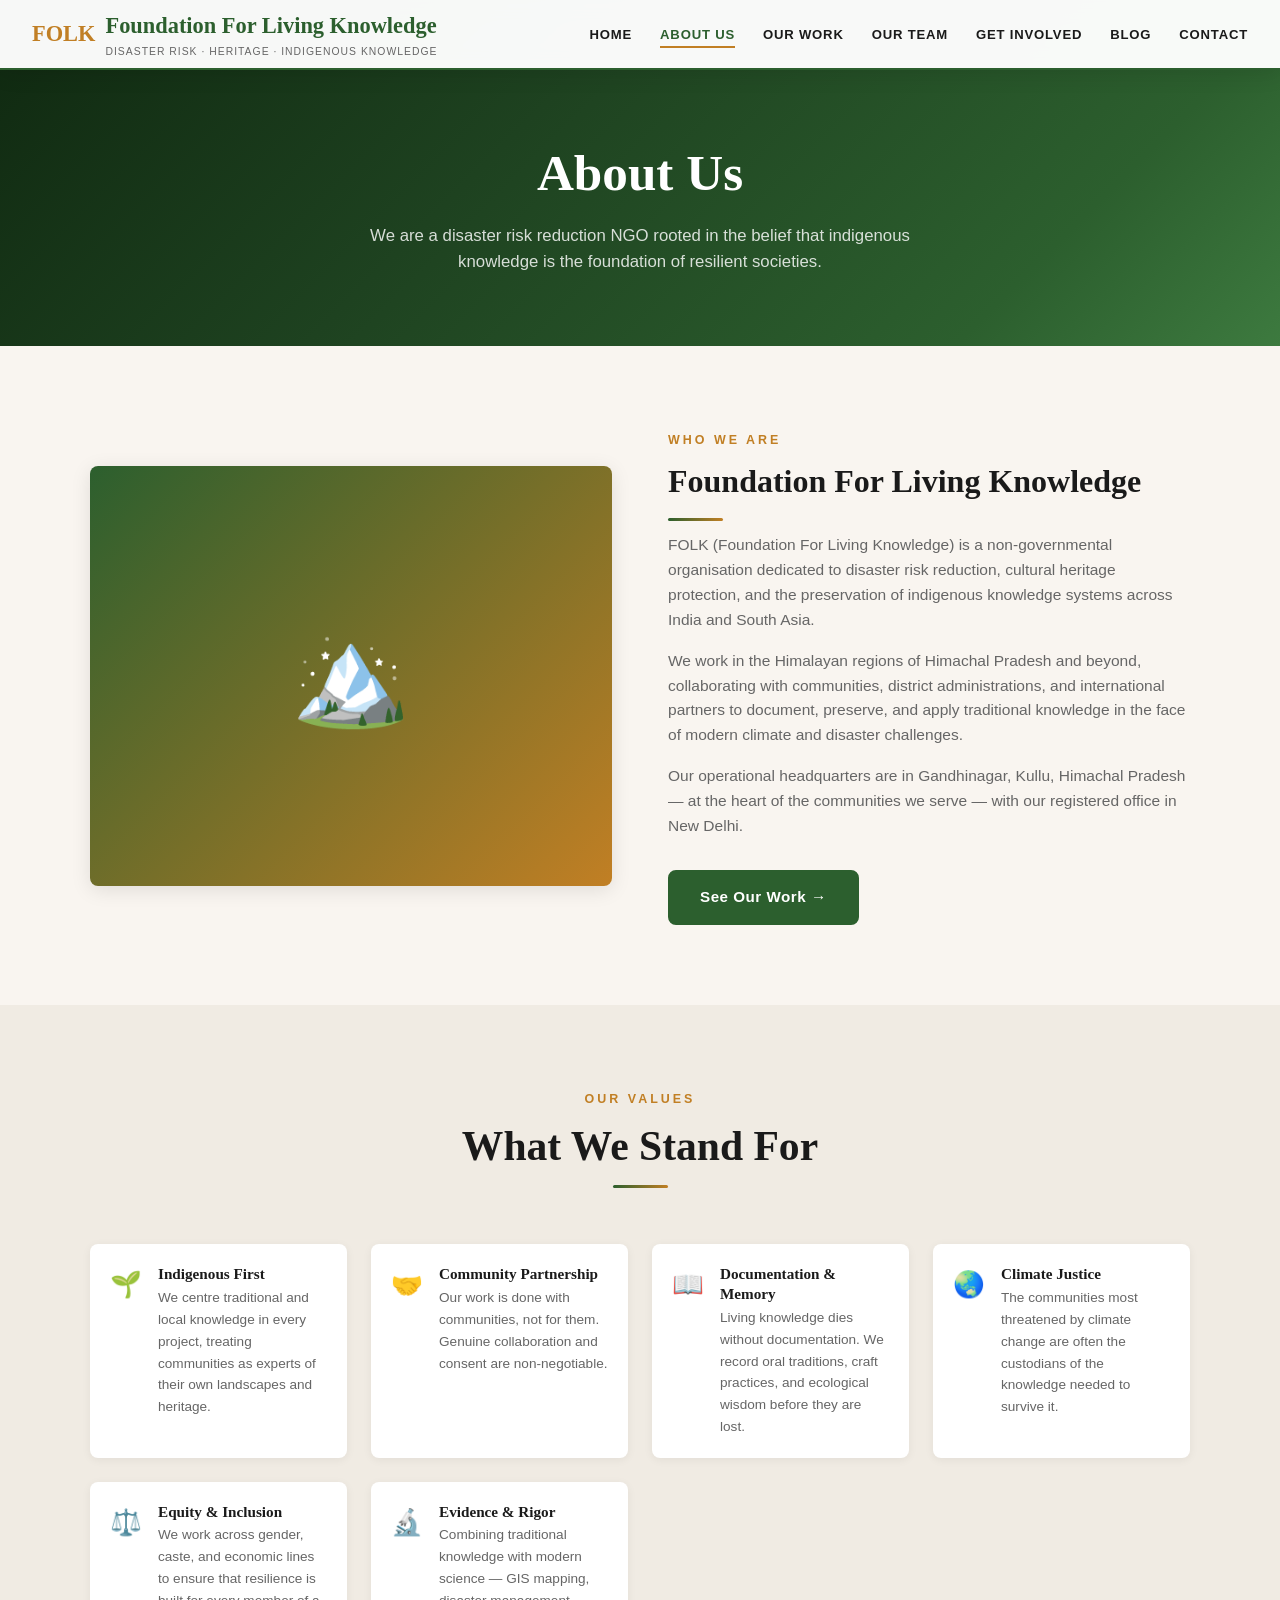
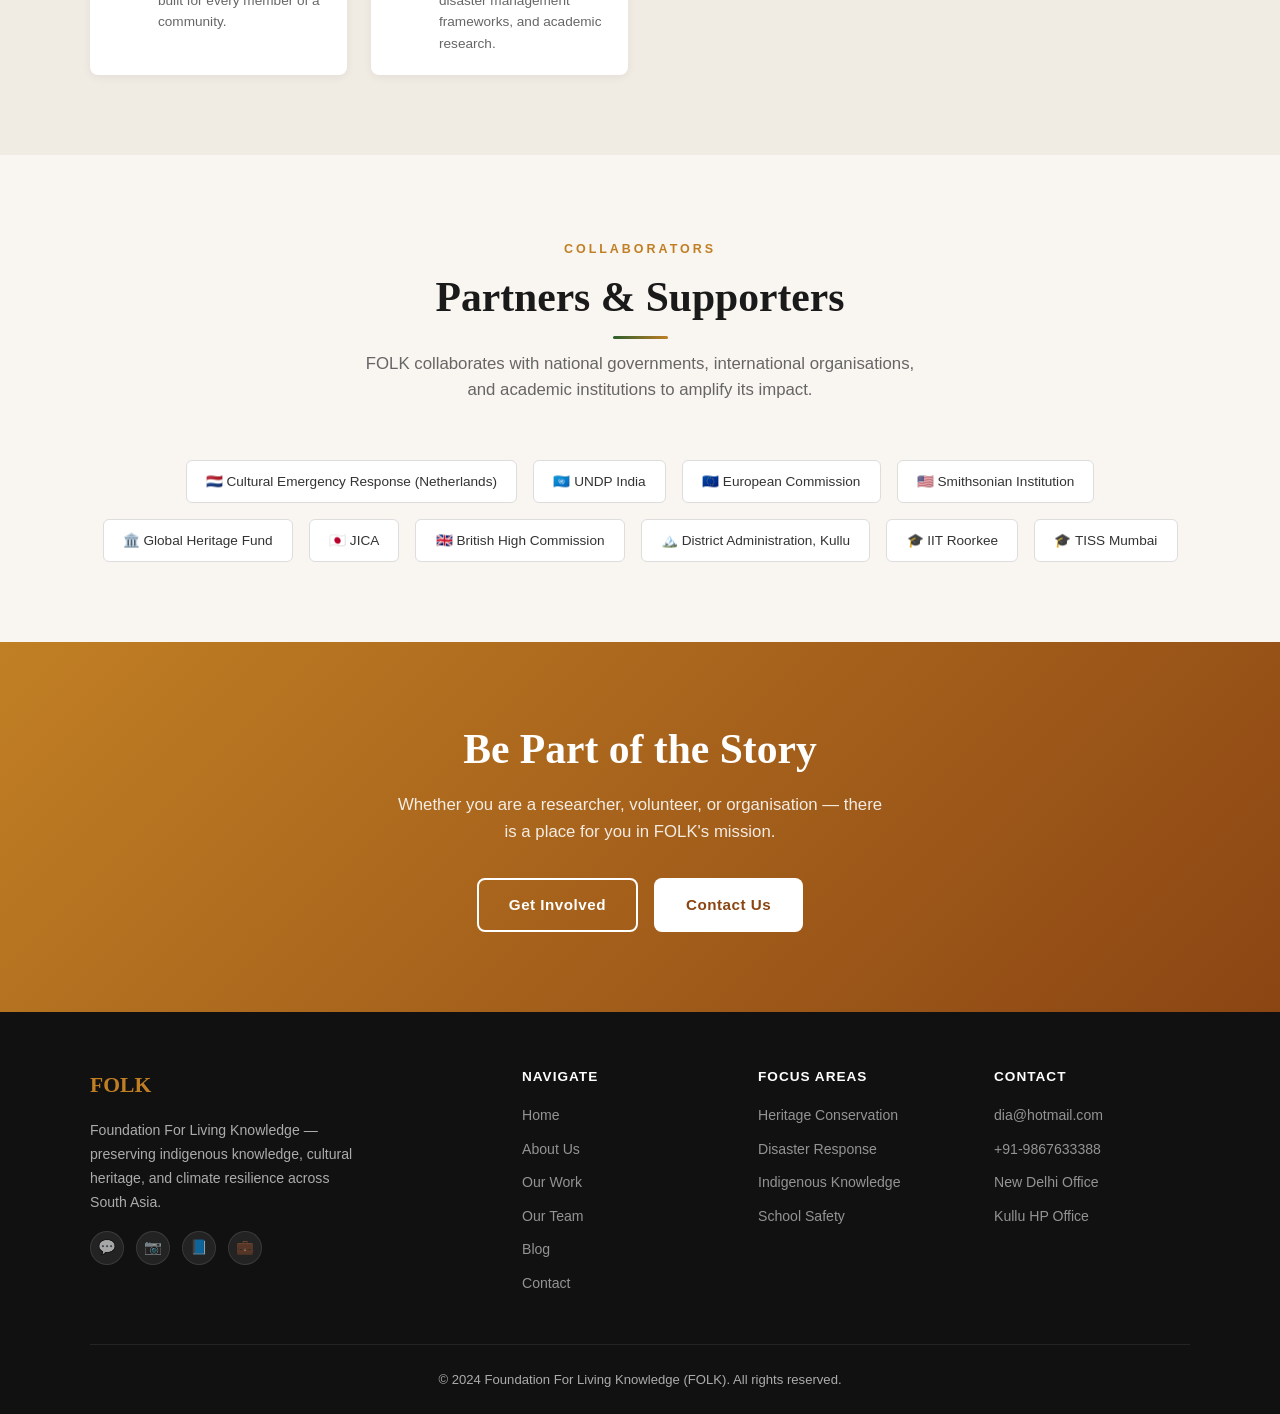
==== about.html @ 26326aa1 "Initial commit: FOLK website — hardcoded HTML/CSS/JS from folkglobal.org" ====
<!DOCTYPE html>
<html lang="en">
<head>
  <meta charset="UTF-8" />
  <meta name="viewport" content="width=device-width, initial-scale=1.0" />
  <title>About Us — FOLK</title>
  <meta name="description" content="Learn about FOLK's mission to preserve indigenous knowledge, cultural heritage, and disaster risk reduction across South Asia." />
  <link rel="stylesheet" href="css/style.css" />
  <link rel="icon" href="data:image/svg+xml,<svg xmlns='http://www.w3.org/2000/svg' viewBox='0 0 100 100'><text y='.9em' font-size='90'>🌿</text></svg>" />
</head>
<body>

  <nav class="navbar">
    <a href="index.html" class="logo">
      <span class="folk">FOLK</span>
      <span>Foundation For Living Knowledge<span class="logo-sub">Disaster Risk · Heritage · Indigenous Knowledge</span></span>
    </a>
    <button class="nav-toggle" aria-label="Toggle navigation"><span></span><span></span><span></span></button>
    <ul class="nav-links">
      <li><a href="index.html">Home</a></li>
      <li><a href="about.html" class="active">About Us</a></li>
      <li><a href="our-work.html">Our Work</a></li>
      <li><a href="our-team.html">Our Team</a></li>
      <li><a href="get-involved.html">Get Involved</a></li>
      <li><a href="blog.html">Blog</a></li>
      <li><a href="contact.html">Contact</a></li>
    </ul>
  </nav>

  <div class="page-hero">
    <h1>About Us</h1>
    <p>We are a disaster risk reduction NGO rooted in the belief that indigenous knowledge is the foundation of resilient societies.</p>
  </div>

  <!-- Mission -->
  <section class="section">
    <div class="container">
      <div class="about-intro">
        <div class="about-img-box">🏔️</div>
        <div class="about-text">
          <span class="section-label">Who We Are</span>
          <h2>Foundation For Living Knowledge</h2>
          <div class="divider" style="margin:0.75rem 0;"></div>
          <p>FOLK (Foundation For Living Knowledge) is a non-governmental organisation dedicated to disaster risk reduction, cultural heritage protection, and the preservation of indigenous knowledge systems across India and South Asia.</p>
          <p>We work in the Himalayan regions of Himachal Pradesh and beyond, collaborating with communities, district administrations, and international partners to document, preserve, and apply traditional knowledge in the face of modern climate and disaster challenges.</p>
          <p>Our operational headquarters are in Gandhinagar, Kullu, Himachal Pradesh — at the heart of the communities we serve — with our registered office in New Delhi.</p>
          <a href="our-work.html" class="btn btn-green" style="margin-top:1rem">See Our Work →</a>
        </div>
      </div>
    </div>
  </section>

  <!-- Values -->
  <section class="section section-alt">
    <div class="container">
      <div class="section-header">
        <span class="section-label">Our Values</span>
        <h2>What We Stand For</h2>
        <div class="divider"></div>
      </div>
      <div class="values-grid">
        <div class="value-item">
          <div class="value-icon">🌱</div>
          <div>
            <h4>Indigenous First</h4>
            <p>We centre traditional and local knowledge in every project, treating communities as experts of their own landscapes and heritage.</p>
          </div>
        </div>
        <div class="value-item">
          <div class="value-icon">🤝</div>
          <div>
            <h4>Community Partnership</h4>
            <p>Our work is done with communities, not for them. Genuine collaboration and consent are non-negotiable.</p>
          </div>
        </div>
        <div class="value-item">
          <div class="value-icon">📖</div>
          <div>
            <h4>Documentation &amp; Memory</h4>
            <p>Living knowledge dies without documentation. We record oral traditions, craft practices, and ecological wisdom before they are lost.</p>
          </div>
        </div>
        <div class="value-item">
          <div class="value-icon">🌏</div>
          <div>
            <h4>Climate Justice</h4>
            <p>The communities most threatened by climate change are often the custodians of the knowledge needed to survive it.</p>
          </div>
        </div>
        <div class="value-item">
          <div class="value-icon">⚖️</div>
          <div>
            <h4>Equity &amp; Inclusion</h4>
            <p>We work across gender, caste, and economic lines to ensure that resilience is built for every member of a community.</p>
          </div>
        </div>
        <div class="value-item">
          <div class="value-icon">🔬</div>
          <div>
            <h4>Evidence &amp; Rigor</h4>
            <p>Combining traditional knowledge with modern science — GIS mapping, disaster management frameworks, and academic research.</p>
          </div>
        </div>
      </div>
    </div>
  </section>

  <!-- Partners -->
  <section class="section">
    <div class="container">
      <div class="section-header">
        <span class="section-label">Collaborators</span>
        <h2>Partners &amp; Supporters</h2>
        <div class="divider"></div>
        <p>FOLK collaborates with national governments, international organisations, and academic institutions to amplify its impact.</p>
      </div>
      <div class="partner-logos" style="justify-content:center;gap:1rem">
        <div class="partner-badge">🇳🇱 Cultural Emergency Response (Netherlands)</div>
        <div class="partner-badge">🇺🇳 UNDP India</div>
        <div class="partner-badge">🇪🇺 European Commission</div>
        <div class="partner-badge">🇺🇸 Smithsonian Institution</div>
        <div class="partner-badge">🏛️ Global Heritage Fund</div>
        <div class="partner-badge">🇯🇵 JICA</div>
        <div class="partner-badge">🇬🇧 British High Commission</div>
        <div class="partner-badge">🏔️ District Administration, Kullu</div>
        <div class="partner-badge">🎓 IIT Roorkee</div>
        <div class="partner-badge">🎓 TISS Mumbai</div>
      </div>
    </div>
  </section>

  <!-- CTA -->
  <section class="cta-section">
    <div class="container">
      <h2>Be Part of the Story</h2>
      <p>Whether you are a researcher, volunteer, or organisation — there is a place for you in FOLK's mission.</p>
      <div style="display:flex;gap:1rem;justify-content:center;flex-wrap:wrap">
        <a href="get-involved.html" class="btn btn-outline" style="border-color:white;color:white">Get Involved</a>
        <a href="contact.html" class="btn" style="background:white;color:var(--accent)">Contact Us</a>
      </div>
    </div>
  </section>

  <footer class="footer">
    <div class="footer-grid">
      <div class="footer-brand">
        <span class="logo"><span class="folk" style="color:var(--secondary)">FOLK</span></span>
        <p>Foundation For Living Knowledge — preserving indigenous knowledge, cultural heritage, and climate resilience across South Asia.</p>
        <div class="footer-social">
          <a href="https://api.whatsapp.com/message/43WELYTEPMSCD1" title="WhatsApp">💬</a>
          <a href="https://www.instagram.com/folk.organization" title="Instagram">📷</a>
          <a href="https://www.facebook.com/folk.organization" title="Facebook">📘</a>
          <a href="https://www.linkedin.com/company/82987163" title="LinkedIn">💼</a>
        </div>
      </div>
      <div><h4>Navigate</h4><ul><li><a href="index.html">Home</a></li><li><a href="about.html">About Us</a></li><li><a href="our-work.html">Our Work</a></li><li><a href="our-team.html">Our Team</a></li><li><a href="blog.html">Blog</a></li><li><a href="contact.html">Contact</a></li></ul></div>
      <div><h4>Focus Areas</h4><ul><li><a href="our-work.html">Heritage Conservation</a></li><li><a href="our-work.html">Disaster Response</a></li><li><a href="our-work.html">Indigenous Knowledge</a></li><li><a href="our-work.html">School Safety</a></li></ul></div>
      <div><h4>Contact</h4><ul><li><a href="mailto:dia@hotmail.com">dia@hotmail.com</a></li><li><a href="tel:+919867633388">+91-9867633388</a></li><li><a href="contact.html">New Delhi Office</a></li><li><a href="contact.html">Kullu HP Office</a></li></ul></div>
    </div>
    <div class="footer-bottom"><p>© 2024 Foundation For Living Knowledge (FOLK). All rights reserved.</p></div>
  </footer>

  <script src="js/main.js"></script>
</body>
</html>
---- css/style.css ----
:root {
  --primary: #2c5f2e;
  --primary-light: #3d7a3f;
  --secondary: #c17f24;
  --secondary-light: #d4982e;
  --accent: #8b4513;
  --bg: #f9f5f0;
  --bg-alt: #f0ebe3;
  --dark: #1a1a1a;
  --text: #333333;
  --text-light: #666666;
  --white: #ffffff;
  --shadow: 0 4px 20px rgba(0,0,0,0.1);
  --radius: 8px;
  --transition: 0.3s ease;
}

*, *::before, *::after { box-sizing: border-box; margin: 0; padding: 0; }
html { scroll-behavior: smooth; }
body { font-family: -apple-system, BlinkMacSystemFont, 'Segoe UI', Roboto, sans-serif; color: var(--text); background: var(--bg); line-height: 1.6; }
h1, h2, h3, h4, h5, h6 { font-family: Georgia, 'Times New Roman', serif; line-height: 1.3; }
a { color: var(--primary); text-decoration: none; transition: color var(--transition); }
a:hover { color: var(--secondary); }
img { max-width: 100%; height: auto; display: block; }

/* ── Navbar ── */
.navbar {
  position: fixed; top: 0; left: 0; right: 0; z-index: 1000;
  background: rgba(255,255,255,0.97); backdrop-filter: blur(10px);
  border-bottom: 2px solid var(--primary);
  padding: 0 2rem; display: flex; align-items: center;
  justify-content: space-between; height: 70px; box-shadow: var(--shadow);
}
.logo { display: flex; align-items: center; gap: 10px; font-family: Georgia, serif; font-size: 1.4rem; font-weight: bold; color: var(--primary); }
.logo .folk { color: var(--secondary); }
.logo-sub { font-size: 0.65rem; color: var(--text-light); letter-spacing: 1px; text-transform: uppercase; display: block; font-family: sans-serif; font-weight: normal; }
.nav-links { display: flex; list-style: none; gap: 1.75rem; align-items: center; }
.nav-links a { font-size: 0.82rem; font-weight: 600; color: var(--dark); padding: 4px 0; border-bottom: 2px solid transparent; transition: all var(--transition); letter-spacing: 0.8px; text-transform: uppercase; }
.nav-links a:hover, .nav-links a.active { color: var(--primary); border-bottom-color: var(--secondary); }
.nav-toggle { display: none; background: none; border: none; cursor: pointer; padding: 4px; }
.nav-toggle span { display: block; width: 24px; height: 2px; background: var(--dark); margin: 5px 0; transition: all var(--transition); }

/* ── Hero ── */
.hero {
  min-height: 100vh; background: linear-gradient(135deg, #0f2810 0%, #1e4220 30%, #2c5f2e 65%, #4a8c4c 100%);
  display: flex; align-items: center; justify-content: center;
  text-align: center; padding: 100px 2rem 4rem; position: relative; overflow: hidden;
}
.hero::before {
  content: ''; position: absolute; inset: 0;
  background: url("data:image/svg+xml,%3Csvg width='80' height='80' viewBox='0 0 80 80' xmlns='http://www.w3.org/2000/svg'%3E%3Cg fill='%23ffffff' fill-opacity='0.03' fill-rule='evenodd'%3E%3Cpath d='M0 0h40v40H0V0zm40 40h40v40H40V40z'/%3E%3C/g%3E%3C/svg%3E");
}
.hero-content { position: relative; max-width: 820px; }
.hero-badge { display: inline-block; background: rgba(255,255,255,0.12); color: var(--white); padding: 6px 18px; border-radius: 50px; font-size: 0.8rem; letter-spacing: 2.5px; text-transform: uppercase; margin-bottom: 1.5rem; border: 1px solid rgba(255,255,255,0.25); }
.hero h1 { font-size: clamp(2.2rem, 5.5vw, 4rem); color: var(--white); margin-bottom: 1.5rem; }
.hero h1 em { color: var(--secondary-light); font-style: normal; }
.hero p { font-size: 1.15rem; color: rgba(255,255,255,0.82); max-width: 620px; margin: 0 auto 2.5rem; }
.hero-buttons { display: flex; gap: 1rem; justify-content: center; flex-wrap: wrap; }
.hero-scroll { position: absolute; bottom: 2rem; left: 50%; transform: translateX(-50%); color: rgba(255,255,255,0.5); font-size: 1.5rem; animation: bounce 2s infinite; }
@keyframes bounce { 0%,100%{transform:translateX(-50%) translateY(0)} 50%{transform:translateX(-50%) translateY(8px)} }

/* ── Buttons ── */
.btn { display: inline-block; padding: 13px 30px; border-radius: var(--radius); font-size: 0.95rem; font-weight: 600; letter-spacing: 0.5px; transition: all var(--transition); cursor: pointer; border: 2px solid transparent; font-family: inherit; }
.btn-primary { background: var(--secondary); color: var(--white); border-color: var(--secondary); }
.btn-primary:hover { background: var(--secondary-light); border-color: var(--secondary-light); color: var(--white); transform: translateY(-2px); box-shadow: 0 8px 25px rgba(193,127,36,0.4); }
.btn-outline { background: transparent; color: var(--white); border-color: rgba(255,255,255,0.55); }
.btn-outline:hover { background: rgba(255,255,255,0.1); border-color: var(--white); color: var(--white); }
.btn-green { background: var(--primary); color: var(--white); border-color: var(--primary); }
.btn-green:hover { background: var(--primary-light); color: var(--white); transform: translateY(-2px); }

/* ── Layout ── */
.section { padding: 5rem 2rem; }
.section-alt { background: var(--bg-alt); }
.container { max-width: 1100px; margin: 0 auto; }
.section-header { text-align: center; margin-bottom: 3.5rem; }
.section-label { display: inline-block; color: var(--secondary); font-size: 0.78rem; letter-spacing: 3px; text-transform: uppercase; font-weight: 700; margin-bottom: 0.6rem; }
.section-header h2 { font-size: clamp(1.7rem, 4vw, 2.6rem); color: var(--dark); margin-bottom: 0.75rem; }
.section-header p { color: var(--text-light); max-width: 580px; margin: 0 auto; font-size: 1.05rem; }
.divider { width: 55px; height: 3px; background: linear-gradient(90deg, var(--primary), var(--secondary)); margin: 0.75rem auto; border-radius: 2px; }

/* ── Pillars ── */
.pillars-grid { display: grid; grid-template-columns: repeat(auto-fit, minmax(280px, 1fr)); gap: 2rem; }
.pillar-card { background: var(--white); border-radius: var(--radius); padding: 2.5rem 2rem; box-shadow: var(--shadow); border-top: 4px solid var(--primary); transition: transform var(--transition); }
.pillar-card:hover { transform: translateY(-6px); }
.pillar-icon { font-size: 2.8rem; margin-bottom: 1rem; }
.pillar-card h3 { color: var(--primary); font-size: 1.2rem; margin-bottom: 0.75rem; }
.pillar-card p { color: var(--text-light); font-size: 0.95rem; }

/* ── Work Cards ── */
.work-grid { display: grid; grid-template-columns: repeat(auto-fit, minmax(310px, 1fr)); gap: 1.5rem; }
.work-card { background: var(--white); border-radius: var(--radius); overflow: hidden; box-shadow: var(--shadow); transition: transform var(--transition); }
.work-card:hover { transform: translateY(-5px); }
.work-card-img { height: 170px; display: flex; align-items: center; justify-content: center; font-size: 3.5rem; }
.wc-green { background: linear-gradient(135deg, #1a3c1d, #3d7a3f); }
.wc-blue  { background: linear-gradient(135deg, #1a3050, #2e5ea8); }
.wc-amber { background: linear-gradient(135deg, #5a3010, #c17f24); }
.wc-red   { background: linear-gradient(135deg, #5a1010, #a83232); }
.wc-teal  { background: linear-gradient(135deg, #0a4040, #2a8080); }
.wc-brown { background: linear-gradient(135deg, #4a2810, #8b4513); }
.work-card-body { padding: 1.5rem; }
.work-card-body h3 { color: var(--dark); font-size: 1.05rem; margin-bottom: 0.6rem; }
.work-card-body p { color: var(--text-light); font-size: 0.88rem; line-height: 1.6; }
.work-tag { display: inline-block; background: var(--bg-alt); color: var(--primary); font-size: 0.72rem; font-weight: 700; letter-spacing: 1px; text-transform: uppercase; padding: 3px 10px; border-radius: 4px; margin-bottom: 0.6rem; }

/* ── Stats ── */
.stats-section { background: linear-gradient(135deg, var(--primary), var(--primary-light)); padding: 4.5rem 2rem; }
.stats-grid { display: grid; grid-template-columns: repeat(auto-fit, minmax(150px, 1fr)); gap: 2rem; text-align: center; max-width: 900px; margin: 0 auto; }
.stat-item h3 { font-size: 3rem; color: var(--white); margin-bottom: 0.25rem; }
.stat-item h3 span { color: var(--secondary-light); }
.stat-item p { color: rgba(255,255,255,0.75); font-size: 0.85rem; text-transform: uppercase; letter-spacing: 1.5px; }

/* ── Team ── */
.team-grid { display: grid; grid-template-columns: repeat(auto-fit, minmax(230px, 1fr)); gap: 1.75rem; }
.team-card { background: var(--white); border-radius: var(--radius); padding: 2rem 1.5rem; text-align: center; box-shadow: var(--shadow); transition: transform var(--transition); }
.team-card:hover { transform: translateY(-5px); }
.team-avatar { width: 85px; height: 85px; border-radius: 50%; background: linear-gradient(135deg, var(--primary), var(--secondary)); margin: 0 auto 1rem; display: flex; align-items: center; justify-content: center; color: var(--white); font-size: 1.9rem; font-family: Georgia, serif; font-weight: bold; }
.team-card h3 { color: var(--dark); font-size: 1.05rem; margin-bottom: 0.2rem; }
.team-card .role { color: var(--secondary); font-size: 0.78rem; font-weight: 700; text-transform: uppercase; letter-spacing: 0.8px; margin-bottom: 0.75rem; font-family: sans-serif; }
.team-card p { color: var(--text-light); font-size: 0.83rem; line-height: 1.55; }

/* ── Blog ── */
.blog-grid { display: grid; grid-template-columns: repeat(auto-fit, minmax(300px, 1fr)); gap: 2rem; }
.blog-card { background: var(--white); border-radius: var(--radius); overflow: hidden; box-shadow: var(--shadow); transition: transform var(--transition); }
.blog-card:hover { transform: translateY(-5px); }
.blog-card-img { height: 195px; display: flex; align-items: center; justify-content: center; font-size: 3.5rem; }
.bc-mountain { background: linear-gradient(135deg, #1a2a3a, #3a5a7a); }
.bc-festival { background: linear-gradient(135deg, #4a1a10, #9a3a20); }
.bc-mill    { background: linear-gradient(135deg, #1a3a1a, #2a6a2a); }
.blog-card-body { padding: 1.5rem; }
.blog-meta { color: var(--text-light); font-size: 0.78rem; margin-bottom: 0.6rem; display: flex; gap: 0.75rem; align-items: center; }
.blog-meta .dot { width: 4px; height: 4px; background: var(--text-light); border-radius: 50%; }
.blog-card-body h3 { color: var(--dark); font-size: 1.05rem; margin-bottom: 0.6rem; line-height: 1.45; }
.blog-card-body p { color: var(--text-light); font-size: 0.88rem; margin-bottom: 1rem; line-height: 1.6; }
.read-more { color: var(--primary); font-size: 0.85rem; font-weight: 600; display: inline-flex; align-items: center; gap: 4px; }
.read-more:hover { color: var(--secondary); gap: 8px; }

/* ── Contact ── */
.contact-grid { display: grid; grid-template-columns: 1fr 1.6fr; gap: 3rem; align-items: start; }
.contact-info h3 { color: var(--primary); margin-bottom: 1.5rem; font-size: 1.4rem; }
.contact-item { display: flex; gap: 1rem; margin-bottom: 1.75rem; align-items: flex-start; }
.contact-icon { font-size: 1.4rem; flex-shrink: 0; margin-top: 2px; }
.contact-item h4 { color: var(--dark); font-size: 0.8rem; font-family: sans-serif; text-transform: uppercase; letter-spacing: 0.8px; margin-bottom: 4px; font-weight: 700; }
.contact-item p, .contact-item a { color: var(--text-light); font-size: 0.93rem; }
.contact-form { background: var(--white); padding: 2.5rem; border-radius: var(--radius); box-shadow: var(--shadow); }
.contact-form h3 { color: var(--dark); margin-bottom: 1.5rem; font-size: 1.35rem; }
.form-row { display: grid; grid-template-columns: 1fr 1fr; gap: 1rem; }
.form-group { margin-bottom: 1rem; }
.form-group label { display: block; color: var(--text); font-size: 0.78rem; font-weight: 700; margin-bottom: 0.4rem; text-transform: uppercase; letter-spacing: 0.7px; }
.form-group input, .form-group textarea, .form-group select { width: 100%; padding: 10px 13px; border: 1.5px solid #ddd; border-radius: 6px; font-size: 0.93rem; color: var(--text); background: var(--bg); transition: border-color var(--transition); font-family: inherit; }
.form-group input:focus, .form-group textarea:focus, .form-group select:focus { outline: none; border-color: var(--primary); background: var(--white); }
.form-group textarea { min-height: 120px; resize: vertical; }

/* ── Social ── */
.social-links { display: flex; gap: 0.75rem; flex-wrap: wrap; margin-top: 1.5rem; }
.social-link { display: flex; align-items: center; gap: 7px; padding: 8px 16px; background: var(--bg-alt); border-radius: 50px; font-size: 0.82rem; color: var(--text); transition: all var(--transition); border: 1px solid #ddd; }
.social-link:hover { background: var(--primary); color: var(--white); border-color: var(--primary); }

/* ── Page Hero ── */
.page-hero { background: linear-gradient(135deg, #0f2810 0%, #1e4220 40%, #2c5f2e 80%, #3d7a3f 100%); padding: 140px 2rem 70px; text-align: center; }
.page-hero h1 { font-size: clamp(2rem, 5vw, 3.2rem); color: var(--white); margin-bottom: 1rem; }
.page-hero p { font-size: 1.05rem; color: rgba(255,255,255,0.82); max-width: 600px; margin: 0 auto; }

/* ── CTA ── */
.cta-section { background: linear-gradient(135deg, var(--secondary), var(--accent)); padding: 5rem 2rem; text-align: center; }
.cta-section h2 { font-size: clamp(1.8rem, 4vw, 2.6rem); margin-bottom: 1rem; color: var(--white); }
.cta-section p { color: rgba(255,255,255,0.88); max-width: 500px; margin: 0 auto 2rem; font-size: 1.05rem; }

/* ── Involve ── */
.involve-grid { display: grid; grid-template-columns: repeat(auto-fit, minmax(270px, 1fr)); gap: 2rem; }
.involve-card { background: var(--white); border-radius: var(--radius); padding: 2.5rem 2rem; box-shadow: var(--shadow); text-align: center; border-bottom: 4px solid var(--secondary); transition: transform var(--transition); }
.involve-card:hover { transform: translateY(-6px); }
.involve-card .icon { font-size: 3rem; margin-bottom: 1rem; }
.involve-card h3 { color: var(--primary); margin-bottom: 0.75rem; font-size: 1.25rem; }
.involve-card p { color: var(--text-light); margin-bottom: 1.75rem; font-size: 0.93rem; }

/* ── About ── */
.about-intro { display: grid; grid-template-columns: 1fr 1fr; gap: 3.5rem; align-items: center; }
.about-img-box { height: 420px; background: linear-gradient(135deg, var(--primary), var(--secondary)); border-radius: var(--radius); display: flex; align-items: center; justify-content: center; font-size: 6rem; box-shadow: var(--shadow); }
.about-text h2 { color: var(--dark); font-size: 2rem; margin-bottom: 1rem; }
.about-text p { color: var(--text-light); margin-bottom: 1rem; font-size: 0.97rem; }
.values-grid { display: grid; grid-template-columns: repeat(auto-fit, minmax(240px, 1fr)); gap: 1.5rem; }
.value-item { display: flex; gap: 1rem; align-items: flex-start; background: var(--white); padding: 1.25rem; border-radius: var(--radius); box-shadow: 0 2px 10px rgba(0,0,0,0.06); }
.value-icon { font-size: 1.6rem; flex-shrink: 0; }
.value-item h4 { color: var(--dark); margin-bottom: 0.2rem; font-size: 0.95rem; }
.value-item p { color: var(--text-light); font-size: 0.85rem; }
.partner-logos { display: flex; flex-wrap: wrap; gap: 1rem; align-items: center; }
.partner-badge { background: var(--white); border: 1px solid #ddd; border-radius: 6px; padding: 0.6rem 1.2rem; font-size: 0.85rem; color: var(--text); }

/* ── Footer ── */
.footer { background: #111; color: rgba(255,255,255,0.65); padding: 3.5rem 2rem 1.5rem; }
.footer-grid { display: grid; grid-template-columns: 2fr 1fr 1fr 1fr; gap: 2.5rem; max-width: 1100px; margin: 0 auto; }
.footer-brand .logo { color: var(--white); font-family: Georgia, serif; font-size: 1.35rem; font-weight: bold; margin-bottom: 1rem; display: block; }
.footer-brand p { font-size: 0.88rem; line-height: 1.7; max-width: 270px; }
.footer h4 { color: var(--white); margin-bottom: 1rem; font-size: 0.85rem; font-family: sans-serif; letter-spacing: 1px; text-transform: uppercase; }
.footer ul { list-style: none; }
.footer ul li { margin-bottom: 0.5rem; }
.footer ul a { color: rgba(255,255,255,0.55); font-size: 0.88rem; transition: color var(--transition); }
.footer ul a:hover { color: var(--secondary); }
.footer-bottom { border-top: 1px solid rgba(255,255,255,0.08); margin-top: 2.5rem; padding-top: 1.5rem; text-align: center; font-size: 0.82rem; max-width: 1100px; margin-left: auto; margin-right: auto; }
.footer-social { display: flex; gap: 0.75rem; margin-top: 1rem; }
.footer-social a { width: 34px; height: 34px; border-radius: 50%; background: rgba(255,255,255,0.08); display: flex; align-items: center; justify-content: center; font-size: 0.9rem; color: rgba(255,255,255,0.6); transition: all var(--transition); border: 1px solid rgba(255,255,255,0.1); }
.footer-social a:hover { background: var(--secondary); color: var(--white); border-color: var(--secondary); }

/* ── Responsive ── */
@media (max-width: 900px) {
  .footer-grid { grid-template-columns: 1fr 1fr; }
  .about-intro { grid-template-columns: 1fr; }
  .about-img-box { height: 260px; }
  .contact-grid { grid-template-columns: 1fr; }
}
@media (max-width: 768px) {
  .nav-links { display: none; flex-direction: column; position: fixed; top: 70px; left: 0; right: 0; background: var(--white); padding: 1.25rem 2rem; box-shadow: 0 10px 30px rgba(0,0,0,0.12); gap: 0; border-top: 1px solid #eee; }
  .nav-links.open { display: flex; }
  .nav-links li { border-bottom: 1px solid #f0f0f0; }
  .nav-links a { display: block; padding: 0.85rem 0; }
  .nav-toggle { display: block; }
  .hero { padding: 90px 1.5rem 3rem; }
  .hero-buttons { flex-direction: column; align-items: center; }
  .section { padding: 3.5rem 1.5rem; }
  .form-row { grid-template-columns: 1fr; }
}
@media (max-width: 480px) {
  .footer-grid { grid-template-columns: 1fr; }
  .navbar { padding: 0 1rem; }
  .logo-sub { display: none; }
}
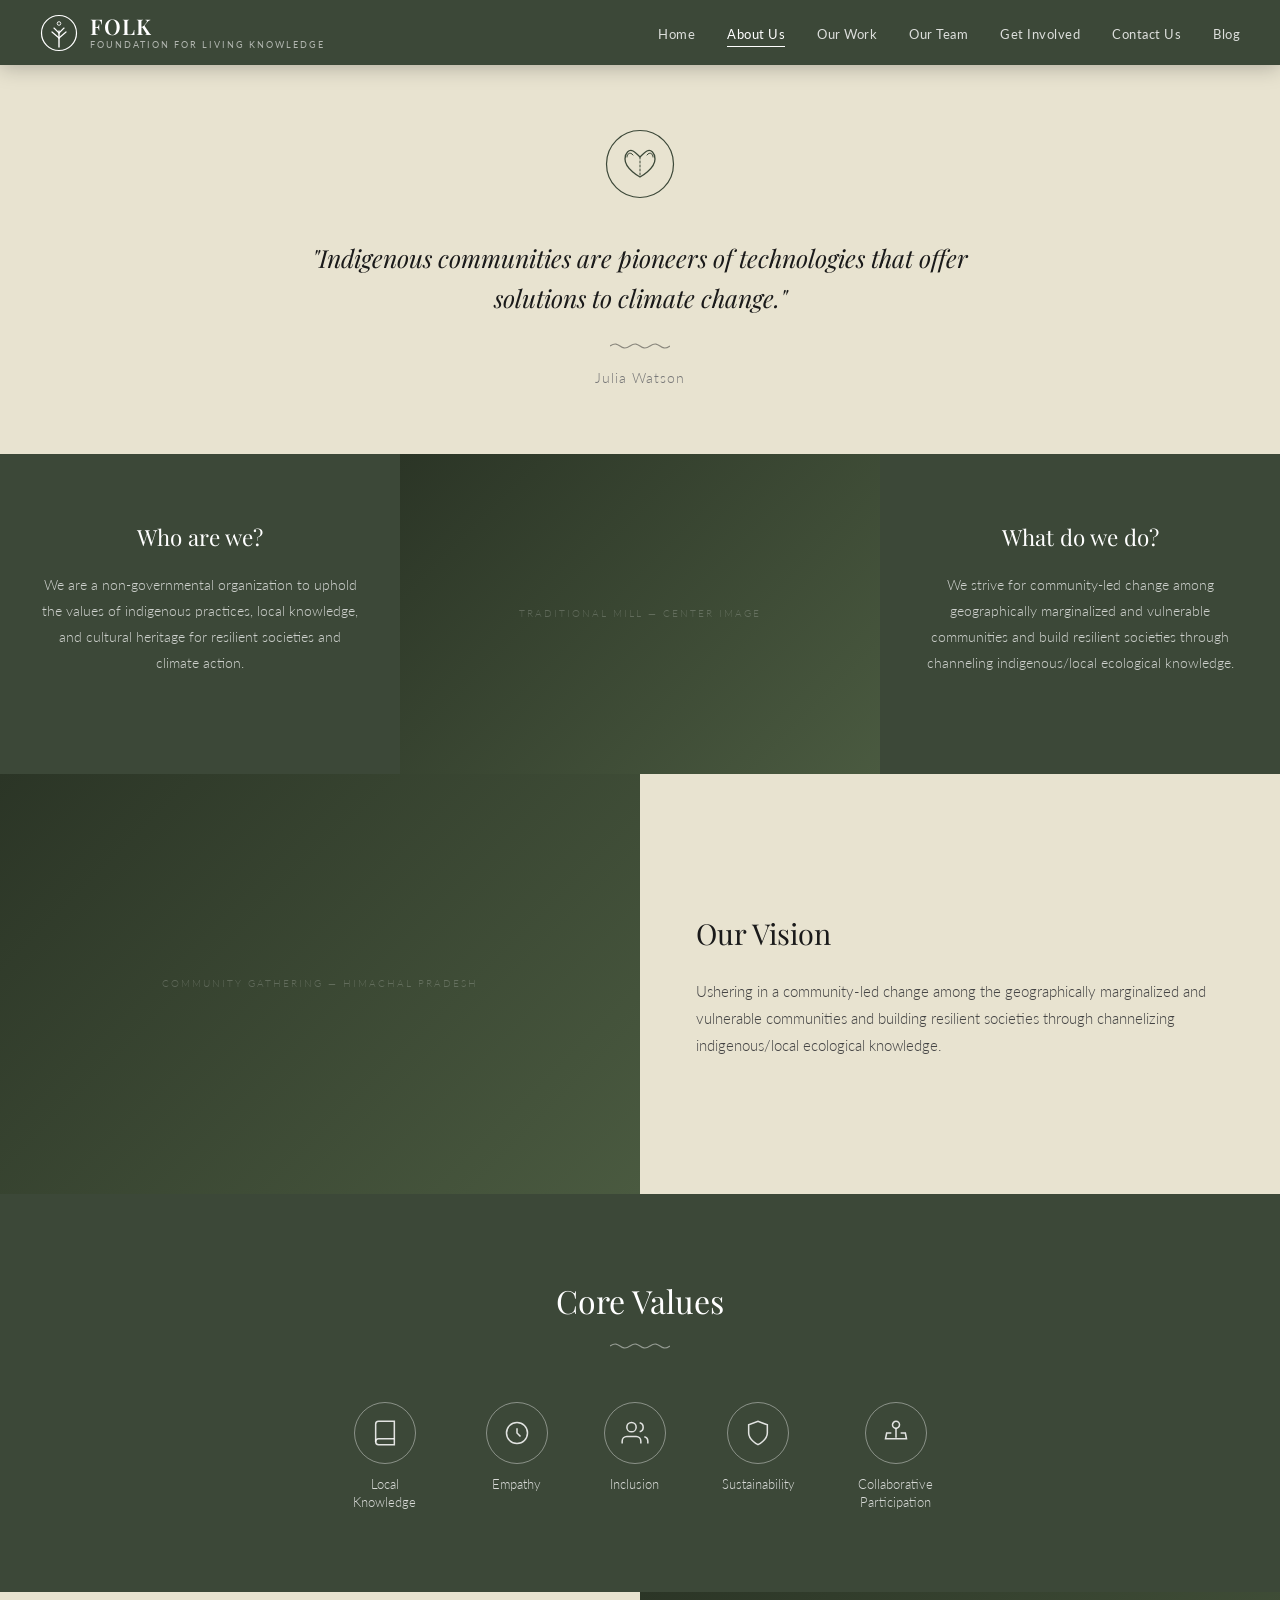
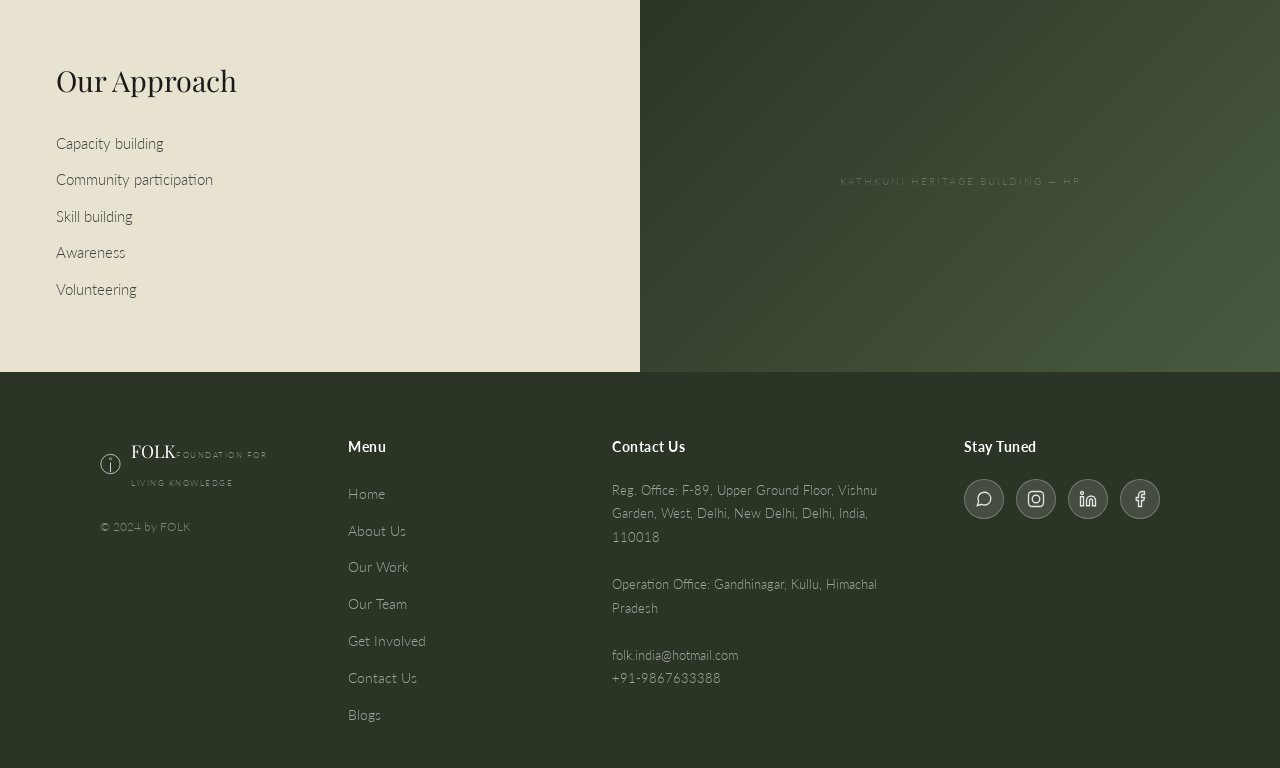
==== commit 4b8815c9: "Redesign: match original FOLK Wix design — dark olive/cream theme, Playfair Display, wavy decorators" ====
--- a/about.html
+++ b/about.html
@@ -1,165 +1,145 @@
 <!DOCTYPE html>
 <html lang="en">
 <head>
-  <meta charset="UTF-8" />
-  <meta name="viewport" content="width=device-width, initial-scale=1.0" />
+  <meta charset="UTF-8" /><meta name="viewport" content="width=device-width, initial-scale=1.0" />
   <title>About Us — FOLK</title>
-  <meta name="description" content="Learn about FOLK's mission to preserve indigenous knowledge, cultural heritage, and disaster risk reduction across South Asia." />
+  <meta name="description" content="Learn about FOLK's mission to preserve indigenous knowledge, cultural heritage, and disaster risk reduction." />
   <link rel="stylesheet" href="css/style.css" />
   <link rel="icon" href="data:image/svg+xml,<svg xmlns='http://www.w3.org/2000/svg' viewBox='0 0 100 100'><text y='.9em' font-size='90'>🌿</text></svg>" />
 </head>
 <body>
 
-  <nav class="navbar">
-    <a href="index.html" class="logo">
-      <span class="folk">FOLK</span>
-      <span>Foundation For Living Knowledge<span class="logo-sub">Disaster Risk · Heritage · Indigenous Knowledge</span></span>
-    </a>
-    <button class="nav-toggle" aria-label="Toggle navigation"><span></span><span></span><span></span></button>
-    <ul class="nav-links">
-      <li><a href="index.html">Home</a></li>
-      <li><a href="about.html" class="active">About Us</a></li>
-      <li><a href="our-work.html">Our Work</a></li>
-      <li><a href="our-team.html">Our Team</a></li>
-      <li><a href="get-involved.html">Get Involved</a></li>
-      <li><a href="blog.html">Blog</a></li>
-      <li><a href="contact.html">Contact</a></li>
+<!-- NAVBAR -->
+<nav class="navbar">
+  <a href="index.html" class="logo">
+    <svg width="38" height="38" viewBox="0 0 38 38" fill="none"><circle cx="19" cy="19" r="17.5" stroke="white" stroke-width="1.2"/><line x1="19" y1="33" x2="19" y2="17" stroke="white" stroke-width="1.4" stroke-linecap="round"/><line x1="19" y1="24" x2="12" y2="18" stroke="white" stroke-width="1.2" stroke-linecap="round"/><line x1="19" y1="24" x2="26" y2="18" stroke="white" stroke-width="1.2" stroke-linecap="round"/><line x1="19" y1="19" x2="14" y2="14" stroke="white" stroke-width="1.1" stroke-linecap="round"/><line x1="19" y1="19" x2="24" y2="14" stroke="white" stroke-width="1.1" stroke-linecap="round"/><circle cx="19" cy="9.5" r="1.8" stroke="white" stroke-width="0.9"/></svg>
+    <div class="logo-text"><span class="folk-name">FOLK</span><span class="folk-sub">Foundation For Living Knowledge</span></div>
+  </a>
+  <button class="nav-toggle" aria-label="Menu"><span></span><span></span><span></span></button>
+  <ul class="nav-links">
+    <li><a href="index.html">Home</a></li>
+    <li><a href="about.html" class="active">About Us</a></li>
+    <li><a href="our-work.html">Our Work</a></li>
+    <li><a href="our-team.html">Our Team</a></li>
+    <li><a href="get-involved.html">Get Involved</a></li>
+    <li><a href="contact.html">Contact Us</a></li>
+    <li><a href="blog.html">Blog</a></li>
+  </ul>
+</nav>
+
+<!-- QUOTE HERO (cream) -->
+<section class="quote-hero" style="padding-top:calc(var(--nav-h) + 4rem)">
+  <!-- Lotus / hands icon -->
+  <svg class="folk-icon-lg" viewBox="0 0 70 70" fill="none" xmlns="http://www.w3.org/2000/svg">
+    <circle cx="35" cy="35" r="33.5" stroke="#3c4838" stroke-width="1.2"/>
+    <path d="M35 48 C35 48 20 40 20 30 C20 24 24 20 28 22 C30 23 32 25 35 28 C38 25 40 23 42 22 C46 20 50 24 50 30 C50 40 35 48 35 48Z" stroke="#3c4838" stroke-width="1.3" fill="none"/>
+    <path d="M28 26 C25 22 22 25 22 28" stroke="#3c4838" stroke-width="1" fill="none" stroke-linecap="round"/>
+    <path d="M42 26 C45 22 48 25 48 28" stroke="#3c4838" stroke-width="1" fill="none" stroke-linecap="round"/>
+    <path d="M35 28 L35 48" stroke="#3c4838" stroke-width="1" stroke-dasharray="2 2" stroke-linecap="round"/>
+  </svg>
+  <blockquote class="quote-text">"Indigenous communities are pioneers of technologies that offer solutions to climate change."</blockquote>
+  <div class="title-deco" style="color:var(--text-dark);margin:0.75rem auto">
+    <svg width="60" height="16" viewBox="0 0 60 16" fill="none"><path d="M0 8 C10 1 10 15 20 8 C30 1 30 15 40 8 C50 1 50 15 60 8" stroke="currentColor" stroke-width="1.2" fill="none"/></svg>
+  </div>
+  <p class="quote-author">Julia Watson</p>
+</section>
+
+<!-- WHO / CENTER IMAGE / WHAT (dark) -->
+<div class="bg-dark">
+  <div class="who-what-grid">
+    <div class="who-what-col">
+      <h3>Who are we?</h3>
+      <p>We are a non-governmental organization to uphold the values of indigenous practices, local knowledge, and cultural heritage for resilient societies and climate action.</p>
+    </div>
+    <div class="who-what-col center">
+      <div class="img-ph who-what-img" data-img="Traditional mill — center image"></div>
+    </div>
+    <div class="who-what-col">
+      <h3>What do we do?</h3>
+      <p>We strive for community-led change among geographically marginalized and vulnerable communities and build resilient societies through channeling indigenous/local ecological knowledge.</p>
+    </div>
+  </div>
+</div>
+
+<!-- VISION SPLIT -->
+<div class="vision-split">
+  <div class="img-ph vision-img" data-img="Community gathering — Himachal Pradesh"></div>
+  <div class="vision-text">
+    <h2>Our Vision</h2>
+    <p>Ushering in a community-led change among the geographically marginalized and vulnerable communities and building resilient societies through channelizing indigenous/local ecological knowledge.</p>
+  </div>
+</div>
+
+<!-- CORE VALUES (dark) -->
+<section class="bg-dark" style="padding:5rem 2rem">
+  <h2 class="section-title light" style="font-size:2rem;margin-bottom:0.4rem">Core Values</h2>
+  <div class="title-deco" style="color:white;margin-bottom:0">
+    <svg width="60" height="16" viewBox="0 0 60 16" fill="none"><path d="M0 8 C10 1 10 15 20 8 C30 1 30 15 40 8 C50 1 50 15 60 8" stroke="white" stroke-width="1.2" fill="none"/></svg>
+  </div>
+  <div class="values-icons">
+    <div class="value-icon-item">
+      <div class="value-icon-circle">
+        <svg viewBox="0 0 24 24"><path d="M4 19.5A2.5 2.5 0 016.5 17H20"/><path d="M6.5 2H20v20H6.5A2.5 2.5 0 014 19.5v-15A2.5 2.5 0 016.5 2z"/></svg>
+      </div>
+      <span>Local Knowledge</span>
+    </div>
+    <div class="value-icon-item">
+      <div class="value-icon-circle">
+        <svg viewBox="0 0 24 24"><circle cx="12" cy="12" r="9"/><path d="M12 8v4l3 3"/></svg>
+      </div>
+      <span>Empathy</span>
+    </div>
+    <div class="value-icon-item">
+      <div class="value-icon-circle">
+        <svg viewBox="0 0 24 24"><path d="M17 21v-2a4 4 0 00-4-4H5a4 4 0 00-4 4v2"/><circle cx="9" cy="7" r="4"/><path d="M23 21v-2a4 4 0 00-3-3.87M16 3.13a4 4 0 010 7.75"/></svg>
+      </div>
+      <span>Inclusion</span>
+    </div>
+    <div class="value-icon-item">
+      <div class="value-icon-circle">
+        <svg viewBox="0 0 24 24"><path d="M12 22s8-4 8-10V5l-8-3-8 3v7c0 6 8 10 8 10z"/></svg>
+      </div>
+      <span>Sustainability</span>
+    </div>
+    <div class="value-icon-item">
+      <div class="value-icon-circle">
+        <svg viewBox="0 0 24 24"><circle cx="12" cy="5" r="3"/><path d="M12 8v8M8 12H4l-1 5h18l-1-5h-4M16 12h4"/></svg>
+      </div>
+      <span>Collaborative Participation</span>
+    </div>
+  </div>
+</section>
+
+<!-- OUR APPROACH (split) -->
+<div class="approach-split">
+  <div class="approach-text">
+    <h2>Our Approach</h2>
+    <ul class="approach-list">
+      <li>Capacity building</li>
+      <li>Community participation</li>
+      <li>Skill building</li>
+      <li>Awareness</li>
+      <li>Volunteering</li>
     </ul>
-  </nav>
+  </div>
+  <div class="img-ph approach-img" data-img="Kathkuni heritage building — HP"></div>
+</div>
 
-  <div class="page-hero">
-    <h1>About Us</h1>
-    <p>We are a disaster risk reduction NGO rooted in the belief that indigenous knowledge is the foundation of resilient societies.</p>
+<!-- FOOTER -->
+<footer class="footer">
+  <div class="footer-inner">
+    <div class="footer-brand">
+      <div class="logo-sm">
+        <svg width="30" height="30" viewBox="0 0 38 38" fill="none"><circle cx="19" cy="19" r="17.5" stroke="white" stroke-width="1.2"/><line x1="19" y1="33" x2="19" y2="17" stroke="white" stroke-width="1.4" stroke-linecap="round"/><circle cx="19" cy="9.5" r="1.8" stroke="white" stroke-width="0.9"/></svg>
+        <div class="logo-text-sm"><span class="folk-name">FOLK</span><span class="folk-sub">Foundation For Living Knowledge</span></div>
+      </div>
+      <p class="copy">© 2024 by FOLK</p>
+    </div>
+    <div class="footer-col"><h4>Menu</h4><ul><li><a href="index.html">Home</a></li><li><a href="about.html">About Us</a></li><li><a href="our-work.html">Our Work</a></li><li><a href="our-team.html">Our Team</a></li><li><a href="get-involved.html">Get Involved</a></li><li><a href="contact.html">Contact Us</a></li><li><a href="blog.html">Blogs</a></li></ul></div>
+    <div class="footer-col"><h4>Contact Us</h4><address>Reg. Office: F-89, Upper Ground Floor, Vishnu Garden, West, Delhi, New Delhi, Delhi, India, 110018<br><br>Operation Office: Gandhinagar, Kullu, Himachal Pradesh<br><br><a href="mailto:folk.india@hotmail.com">folk.india@hotmail.com</a><br><a href="tel:+919867633388">+91-9867633388</a></address></div>
+    <div class="footer-col"><h4>Stay Tuned</h4><div class="social-round"><a href="https://api.whatsapp.com/message/43WELYTEPMSCD1" title="WhatsApp" target="_blank" rel="noopener"><svg width="18" height="18" viewBox="0 0 24 24" fill="none" stroke="currentColor" stroke-width="1.8"><path d="M21 11.5a8.38 8.38 0 01-.9 3.8 8.5 8.5 0 01-7.6 4.7 8.38 8.38 0 01-3.8-.9L3 21l1.9-5.7a8.38 8.38 0 01-.9-3.8 8.5 8.5 0 014.7-7.6 8.38 8.38 0 013.8-.9h.5a8.48 8.48 0 018 8v.5z"/></svg></a><a href="https://www.instagram.com/folk.organization" title="Instagram" target="_blank" rel="noopener"><svg width="18" height="18" viewBox="0 0 24 24" fill="none" stroke="currentColor" stroke-width="1.8"><rect x="2" y="2" width="20" height="20" rx="5"/><circle cx="12" cy="12" r="5"/><circle cx="17.5" cy="6.5" r="0.5" fill="currentColor" stroke="none"/></svg></a><a href="https://www.linkedin.com/company/82987163" title="LinkedIn" target="_blank" rel="noopener"><svg width="18" height="18" viewBox="0 0 24 24" fill="none" stroke="currentColor" stroke-width="1.8"><path d="M16 8a6 6 0 016 6v7h-4v-7a2 2 0 00-2-2 2 2 0 00-2 2v7h-4v-7a6 6 0 016-6zM2 9h4v12H2z"/><circle cx="4" cy="4" r="2"/></svg></a><a href="https://www.facebook.com/folk.organization" title="Facebook" target="_blank" rel="noopener"><svg width="18" height="18" viewBox="0 0 24 24" fill="none" stroke="currentColor" stroke-width="1.8"><path d="M18 2h-3a5 5 0 00-5 5v3H7v4h3v8h4v-8h3l1-4h-4V7a1 1 0 011-1h3z"/></svg></a></div></div>
   </div>
-
-  <!-- Mission -->
-  <section class="section">
-    <div class="container">
-      <div class="about-intro">
-        <div class="about-img-box">🏔️</div>
-        <div class="about-text">
-          <span class="section-label">Who We Are</span>
-          <h2>Foundation For Living Knowledge</h2>
-          <div class="divider" style="margin:0.75rem 0;"></div>
-          <p>FOLK (Foundation For Living Knowledge) is a non-governmental organisation dedicated to disaster risk reduction, cultural heritage protection, and the preservation of indigenous knowledge systems across India and South Asia.</p>
-          <p>We work in the Himalayan regions of Himachal Pradesh and beyond, collaborating with communities, district administrations, and international partners to document, preserve, and apply traditional knowledge in the face of modern climate and disaster challenges.</p>
-          <p>Our operational headquarters are in Gandhinagar, Kullu, Himachal Pradesh — at the heart of the communities we serve — with our registered office in New Delhi.</p>
-          <a href="our-work.html" class="btn btn-green" style="margin-top:1rem">See Our Work →</a>
-        </div>
-      </div>
-    </div>
-  </section>
-
-  <!-- Values -->
-  <section class="section section-alt">
-    <div class="container">
-      <div class="section-header">
-        <span class="section-label">Our Values</span>
-        <h2>What We Stand For</h2>
-        <div class="divider"></div>
-      </div>
-      <div class="values-grid">
-        <div class="value-item">
-          <div class="value-icon">🌱</div>
-          <div>
-            <h4>Indigenous First</h4>
-            <p>We centre traditional and local knowledge in every project, treating communities as experts of their own landscapes and heritage.</p>
-          </div>
-        </div>
-        <div class="value-item">
-          <div class="value-icon">🤝</div>
-          <div>
-            <h4>Community Partnership</h4>
-            <p>Our work is done with communities, not for them. Genuine collaboration and consent are non-negotiable.</p>
-          </div>
-        </div>
-        <div class="value-item">
-          <div class="value-icon">📖</div>
-          <div>
-            <h4>Documentation &amp; Memory</h4>
-            <p>Living knowledge dies without documentation. We record oral traditions, craft practices, and ecological wisdom before they are lost.</p>
-          </div>
-        </div>
-        <div class="value-item">
-          <div class="value-icon">🌏</div>
-          <div>
-            <h4>Climate Justice</h4>
-            <p>The communities most threatened by climate change are often the custodians of the knowledge needed to survive it.</p>
-          </div>
-        </div>
-        <div class="value-item">
-          <div class="value-icon">⚖️</div>
-          <div>
-            <h4>Equity &amp; Inclusion</h4>
-            <p>We work across gender, caste, and economic lines to ensure that resilience is built for every member of a community.</p>
-          </div>
-        </div>
-        <div class="value-item">
-          <div class="value-icon">🔬</div>
-          <div>
-            <h4>Evidence &amp; Rigor</h4>
-            <p>Combining traditional knowledge with modern science — GIS mapping, disaster management frameworks, and academic research.</p>
-          </div>
-        </div>
-      </div>
-    </div>
-  </section>
-
-  <!-- Partners -->
-  <section class="section">
-    <div class="container">
-      <div class="section-header">
-        <span class="section-label">Collaborators</span>
-        <h2>Partners &amp; Supporters</h2>
-        <div class="divider"></div>
-        <p>FOLK collaborates with national governments, international organisations, and academic institutions to amplify its impact.</p>
-      </div>
-      <div class="partner-logos" style="justify-content:center;gap:1rem">
-        <div class="partner-badge">🇳🇱 Cultural Emergency Response (Netherlands)</div>
-        <div class="partner-badge">🇺🇳 UNDP India</div>
-        <div class="partner-badge">🇪🇺 European Commission</div>
-        <div class="partner-badge">🇺🇸 Smithsonian Institution</div>
-        <div class="partner-badge">🏛️ Global Heritage Fund</div>
-        <div class="partner-badge">🇯🇵 JICA</div>
-        <div class="partner-badge">🇬🇧 British High Commission</div>
-        <div class="partner-badge">🏔️ District Administration, Kullu</div>
-        <div class="partner-badge">🎓 IIT Roorkee</div>
-        <div class="partner-badge">🎓 TISS Mumbai</div>
-      </div>
-    </div>
-  </section>
-
-  <!-- CTA -->
-  <section class="cta-section">
-    <div class="container">
-      <h2>Be Part of the Story</h2>
-      <p>Whether you are a researcher, volunteer, or organisation — there is a place for you in FOLK's mission.</p>
-      <div style="display:flex;gap:1rem;justify-content:center;flex-wrap:wrap">
-        <a href="get-involved.html" class="btn btn-outline" style="border-color:white;color:white">Get Involved</a>
-        <a href="contact.html" class="btn" style="background:white;color:var(--accent)">Contact Us</a>
-      </div>
-    </div>
-  </section>
-
-  <footer class="footer">
-    <div class="footer-grid">
-      <div class="footer-brand">
-        <span class="logo"><span class="folk" style="color:var(--secondary)">FOLK</span></span>
-        <p>Foundation For Living Knowledge — preserving indigenous knowledge, cultural heritage, and climate resilience across South Asia.</p>
-        <div class="footer-social">
-          <a href="https://api.whatsapp.com/message/43WELYTEPMSCD1" title="WhatsApp">💬</a>
-          <a href="https://www.instagram.com/folk.organization" title="Instagram">📷</a>
-          <a href="https://www.facebook.com/folk.organization" title="Facebook">📘</a>
-          <a href="https://www.linkedin.com/company/82987163" title="LinkedIn">💼</a>
-        </div>
-      </div>
-      <div><h4>Navigate</h4><ul><li><a href="index.html">Home</a></li><li><a href="about.html">About Us</a></li><li><a href="our-work.html">Our Work</a></li><li><a href="our-team.html">Our Team</a></li><li><a href="blog.html">Blog</a></li><li><a href="contact.html">Contact</a></li></ul></div>
-      <div><h4>Focus Areas</h4><ul><li><a href="our-work.html">Heritage Conservation</a></li><li><a href="our-work.html">Disaster Response</a></li><li><a href="our-work.html">Indigenous Knowledge</a></li><li><a href="our-work.html">School Safety</a></li></ul></div>
-      <div><h4>Contact</h4><ul><li><a href="mailto:dia@hotmail.com">dia@hotmail.com</a></li><li><a href="tel:+919867633388">+91-9867633388</a></li><li><a href="contact.html">New Delhi Office</a></li><li><a href="contact.html">Kullu HP Office</a></li></ul></div>
-    </div>
-    <div class="footer-bottom"><p>© 2024 Foundation For Living Knowledge (FOLK). All rights reserved.</p></div>
-  </footer>
-
-  <script src="js/main.js"></script>
+</footer>
+<script src="js/main.js"></script>
 </body>
 </html>
--- a/css/style.css
+++ b/css/style.css
@@ -1,226 +1,465 @@
+@import url('https://fonts.googleapis.com/css2?family=Playfair+Display:ital,wght@0,400;0,600;0,700;1,400&family=Lato:wght@300;400;700&display=swap');
+
+/* ── Variables ── */
 :root {
-  --primary: #2c5f2e;
-  --primary-light: #3d7a3f;
-  --secondary: #c17f24;
-  --secondary-light: #d4982e;
-  --accent: #8b4513;
-  --bg: #f9f5f0;
-  --bg-alt: #f0ebe3;
-  --dark: #1a1a1a;
-  --text: #333333;
-  --text-light: #666666;
-  --white: #ffffff;
-  --shadow: 0 4px 20px rgba(0,0,0,0.1);
-  --radius: 8px;
-  --transition: 0.3s ease;
-}
-
+  --dark:       #3c4838;
+  --dark-deep:  #2b3526;
+  --dark-mid:   #4a5a40;
+  --cream:      #e8e3d0;
+  --cream-light:#f0ece0;
+  --white:      #ffffff;
+  --text-dark:  #1a1a1a;
+  --text-mid:   #444;
+  --text-light: #777;
+  --text-cream: rgba(255,255,255,0.85);
+  --btn:        #1e1e1e;
+  --nav-h:      65px;
+  --serif:      'Playfair Display', Georgia, serif;
+  --sans:       'Lato', -apple-system, sans-serif;
+  --ease:       0.3s ease;
+  --shadow:     0 4px 24px rgba(0,0,0,0.12);
+}
+
+/* ── Reset ── */
 *, *::before, *::after { box-sizing: border-box; margin: 0; padding: 0; }
 html { scroll-behavior: smooth; }
-body { font-family: -apple-system, BlinkMacSystemFont, 'Segoe UI', Roboto, sans-serif; color: var(--text); background: var(--bg); line-height: 1.6; }
-h1, h2, h3, h4, h5, h6 { font-family: Georgia, 'Times New Roman', serif; line-height: 1.3; }
-a { color: var(--primary); text-decoration: none; transition: color var(--transition); }
-a:hover { color: var(--secondary); }
-img { max-width: 100%; height: auto; display: block; }
+body { font-family: var(--sans); font-weight: 300; color: var(--text-dark); background: var(--cream-light); line-height: 1.7; }
+img  { max-width: 100%; display: block; }
+a    { text-decoration: none; color: inherit; }
+ul   { list-style: none; }
+
+/* ── Image Placeholders ── */
+.img-ph {
+  background: linear-gradient(135deg, var(--dark-deep) 0%, var(--dark-mid) 100%);
+  position: relative; overflow: hidden;
+  display: flex; align-items: center; justify-content: center;
+}
+.img-ph::after {
+  content: attr(data-img);
+  color: rgba(255,255,255,0.2);
+  font-size: 0.65rem; letter-spacing: 2px; text-transform: uppercase;
+  font-family: var(--sans); text-align: center; padding: 1rem; position: absolute;
+}
 
 /* ── Navbar ── */
 .navbar {
-  position: fixed; top: 0; left: 0; right: 0; z-index: 1000;
-  background: rgba(255,255,255,0.97); backdrop-filter: blur(10px);
-  border-bottom: 2px solid var(--primary);
-  padding: 0 2rem; display: flex; align-items: center;
-  justify-content: space-between; height: 70px; box-shadow: var(--shadow);
-}
-.logo { display: flex; align-items: center; gap: 10px; font-family: Georgia, serif; font-size: 1.4rem; font-weight: bold; color: var(--primary); }
-.logo .folk { color: var(--secondary); }
-.logo-sub { font-size: 0.65rem; color: var(--text-light); letter-spacing: 1px; text-transform: uppercase; display: block; font-family: sans-serif; font-weight: normal; }
-.nav-links { display: flex; list-style: none; gap: 1.75rem; align-items: center; }
-.nav-links a { font-size: 0.82rem; font-weight: 600; color: var(--dark); padding: 4px 0; border-bottom: 2px solid transparent; transition: all var(--transition); letter-spacing: 0.8px; text-transform: uppercase; }
-.nav-links a:hover, .nav-links a.active { color: var(--primary); border-bottom-color: var(--secondary); }
+  position: fixed; top: 0; left: 0; right: 0; z-index: 999;
+  background: var(--dark); height: var(--nav-h);
+  display: flex; align-items: center; justify-content: space-between;
+  padding: 0 2.5rem; box-shadow: 0 2px 20px rgba(0,0,0,0.25);
+}
+.logo { display: flex; align-items: center; gap: 12px; }
+.logo-text { display: flex; flex-direction: column; line-height: 1.1; }
+.logo-text .folk-name { font-family: var(--serif); color: var(--white); font-size: 1.35rem; font-weight: 600; letter-spacing: 1px; }
+.logo-text .folk-sub  { font-family: var(--sans); color: rgba(255,255,255,0.6); font-size: 0.55rem; letter-spacing: 2px; text-transform: uppercase; font-weight: 400; margin-top: 1px; }
+.nav-links { display: flex; gap: 2rem; }
+.nav-links a { font-family: var(--sans); font-size: 0.82rem; font-weight: 400; color: rgba(255,255,255,0.82); letter-spacing: 0.5px; padding-bottom: 4px; border-bottom: 1.5px solid transparent; transition: all var(--ease); }
+.nav-links a:hover, .nav-links a.active { color: var(--white); border-bottom-color: var(--white); }
 .nav-toggle { display: none; background: none; border: none; cursor: pointer; padding: 4px; }
-.nav-toggle span { display: block; width: 24px; height: 2px; background: var(--dark); margin: 5px 0; transition: all var(--transition); }
-
-/* ── Hero ── */
+.nav-toggle span { display: block; width: 22px; height: 1.5px; background: var(--white); margin: 5px 0; transition: all var(--ease); }
+
+/* ── Buttons ── */
+.btn, .btn-outline-dark, .btn-outline-light {
+  display: inline-block; padding: 9px 26px; border-radius: 50px; font-size: 0.82rem;
+  font-family: var(--sans); font-weight: 400; letter-spacing: 0.5px; cursor: pointer;
+  transition: all var(--ease); border: 1.5px solid;
+}
+.btn              { background: var(--btn); color: var(--white); border-color: var(--btn); }
+.btn:hover        { background: #333; border-color: #333; color: var(--white); }
+.btn-outline-dark { background: transparent; color: var(--dark); border-color: var(--dark); }
+.btn-outline-dark:hover { background: var(--dark); color: var(--white); }
+.btn-outline-light { background: transparent; color: var(--white); border-color: var(--white); }
+.btn-outline-light:hover { background: rgba(255,255,255,0.1); }
+
+/* ── Title Decorator (wavy line) ── */
+.title-deco {
+  display: flex; justify-content: center; margin: 0.6rem auto 0;
+  color: inherit; opacity: 0.45;
+}
+.title-deco svg { display: block; }
+
+/* ── Section headings ── */
+.section-title {
+  font-family: var(--serif); font-weight: 400;
+  text-align: center; margin-bottom: 0.2rem;
+}
+.section-title.light { color: var(--white); }
+.section-title.dark  { color: var(--text-dark); }
+
+/* ── Container ── */
+.container { max-width: 1080px; margin: 0 auto; padding: 0 2rem; }
+.section    { padding: 5rem 0; }
+.section-sm { padding: 3.5rem 0; }
+
+/* ── Backgrounds ── */
+.bg-dark   { background: var(--dark); }
+.bg-cream  { background: var(--cream); }
+.bg-cream-light { background: var(--cream-light); }
+.bg-white  { background: var(--white); }
+
+/* ════════════════════════════════════════
+   HERO (Homepage)
+════════════════════════════════════════ */
 .hero {
-  min-height: 100vh; background: linear-gradient(135deg, #0f2810 0%, #1e4220 30%, #2c5f2e 65%, #4a8c4c 100%);
+  position: relative; height: 100vh; min-height: 600px;
+  display: flex; align-items: flex-end; justify-content: center;
+  padding-bottom: 8%;
+  overflow: hidden;
+}
+.hero .img-ph { position: absolute; inset: 0; z-index: 0; }
+.hero-overlay {
+  position: absolute; inset: 0; z-index: 1;
+  background: linear-gradient(to top, rgba(0,0,0,0.65) 0%, rgba(0,0,0,0.1) 50%, rgba(0,0,0,0.15) 100%);
+}
+.hero-content {
+  position: relative; z-index: 2; text-align: center; color: var(--white);
+  padding: 0 1.5rem;
+}
+.hero-content h1 {
+  font-family: var(--serif); font-weight: 400;
+  font-size: clamp(2.8rem, 6vw, 5rem); line-height: 1.15;
+  color: var(--white); margin-bottom: 0.6rem; letter-spacing: -0.5px;
+}
+.hero-content .hero-sub {
+  font-family: var(--serif); font-style: italic; font-size: 1.15rem;
+  color: rgba(255,255,255,0.88); margin-bottom: 0.75rem; font-weight: 400;
+}
+.hero-sep { display: flex; justify-content: center; margin-top: 0.5rem; }
+.hero-sep svg { opacity: 0.5; }
+
+/* ════════════════════════════════════════
+   HOME — ABOUT SECTION
+════════════════════════════════════════ */
+.home-about { padding: 5rem 0; }
+.home-about-grid { display: grid; grid-template-columns: 1fr 1.4fr; gap: 4rem; align-items: start; margin-top: 3rem; }
+.icon-list { display: flex; flex-direction: column; gap: 2.2rem; }
+.icon-item  { display: flex; align-items: center; gap: 1.25rem; }
+.icon-circle { width: 60px; height: 60px; border-radius: 50%; background: rgba(60,72,56,0.08); border: 1px solid rgba(60,72,56,0.2); flex-shrink: 0; display: flex; align-items: center; justify-content: center; }
+.icon-circle svg { width: 26px; height: 26px; stroke: var(--dark); fill: none; stroke-width: 1.3; }
+.icon-label { font-family: var(--sans); font-size: 0.92rem; font-weight: 400; color: var(--text-mid); line-height: 1.4; }
+.about-text-col h2 { font-family: var(--serif); font-size: 2rem; margin-bottom: 1.25rem; color: var(--text-dark); font-weight: 400; }
+.about-text-col p { color: var(--text-mid); font-size: 0.93rem; line-height: 1.8; margin-bottom: 2rem; text-align: justify; }
+
+/* ════════════════════════════════════════
+   HOME — OUR WORK CAROUSEL
+════════════════════════════════════════ */
+.home-work { padding: 5rem 0; position: relative; }
+.carousel-wrap { position: relative; margin-top: 3rem; }
+.carousel-inner { display: flex; overflow: hidden; }
+.carousel-slide { display: none; width: 100%; }
+.carousel-slide.active { display: grid; grid-template-columns: 1fr 1fr; gap: 0; align-items: stretch; min-height: 420px; }
+.slide-text { display: flex; flex-direction: column; justify-content: center; padding: 3rem 4rem 3rem 3rem; }
+.slide-text h3 { font-family: var(--serif); font-size: 1.6rem; font-weight: 400; color: var(--white); margin-bottom: 1.5rem; line-height: 1.4; }
+.slide-img-ph { height: auto; min-height: 360px; }
+.carousel-btn {
+  position: absolute; top: 50%; transform: translateY(-50%);
+  width: 44px; height: 44px; border-radius: 50%; background: rgba(255,255,255,0.15);
+  border: 1.5px solid rgba(255,255,255,0.4); color: var(--white);
+  font-size: 1rem; cursor: pointer; transition: all var(--ease);
+  display: flex; align-items: center; justify-content: center; z-index: 10;
+}
+.carousel-btn:hover { background: rgba(255,255,255,0.3); }
+.carousel-prev { left: -60px; }
+.carousel-next { right: -60px; }
+.carousel-dots { display: flex; justify-content: center; gap: 8px; margin-top: 1.75rem; }
+.dot { width: 8px; height: 8px; border-radius: 50%; background: rgba(255,255,255,0.3); border: none; cursor: pointer; padding: 0; transition: background var(--ease); }
+.dot.active { background: var(--white); }
+
+/* ════════════════════════════════════════
+   HOME — TEAM SECTION
+════════════════════════════════════════ */
+.home-team { padding: 5rem 0; }
+.home-team-grid { display: grid; grid-template-columns: repeat(3, 1fr); gap: 2.5rem; margin-top: 3rem; }
+.home-team-card { text-align: center; }
+.team-photo-ph { width: 120px; height: 120px; border-radius: 50%; margin: 0 auto 1rem; border: 2px solid rgba(60,72,56,0.15); overflow: hidden; }
+.team-photo-ph .img-ph { width: 100%; height: 100%; }
+.home-team-card h3 { font-family: var(--serif); font-size: 1.05rem; font-weight: 600; color: var(--text-dark); margin-bottom: 0.2rem; }
+.team-role { font-size: 0.78rem; color: var(--dark); font-weight: 400; margin-bottom: 1rem; text-transform: none; letter-spacing: 0; }
+.team-bio { font-size: 0.83rem; color: var(--text-mid); line-height: 1.7; margin-bottom: 1.25rem; text-align: left; }
+
+/* ════════════════════════════════════════
+   ABOUT PAGE
+════════════════════════════════════════ */
+/* Quote hero */
+.quote-hero { padding: 6rem 2rem 4rem; text-align: center; background: var(--cream); position: relative; }
+.folk-icon-lg { width: 70px; height: 70px; margin: 0 auto 2rem; }
+.quote-text {
+  font-family: var(--serif); font-style: italic; font-size: clamp(1.1rem, 2.5vw, 1.55rem);
+  color: var(--text-dark); max-width: 700px; margin: 0 auto 1.25rem; line-height: 1.6; font-weight: 400;
+}
+.quote-author { font-size: 0.9rem; color: var(--text-light); letter-spacing: 1px; }
+
+/* Who / What / Vision */
+.who-what-grid { display: grid; grid-template-columns: 1fr 1.2fr 1fr; gap: 0; }
+.who-what-col { padding: 4rem 2.5rem; text-align: center; }
+.who-what-col.center { padding: 0; }
+.who-what-col h3 { font-family: var(--serif); font-size: 1.4rem; font-weight: 400; color: var(--white); margin-bottom: 1rem; }
+.who-what-col p { font-size: 0.9rem; color: rgba(255,255,255,0.75); line-height: 1.8; }
+.who-what-img { width: 100%; height: 100%; min-height: 320px; }
+
+/* Vision split */
+.vision-split { display: grid; grid-template-columns: 1fr 1fr; min-height: 420px; }
+.vision-img { min-height: 420px; }
+.vision-text { background: var(--cream); padding: 4rem 3.5rem; display: flex; flex-direction: column; justify-content: center; }
+.vision-text h2 { font-family: var(--serif); font-size: 1.8rem; font-weight: 400; color: var(--text-dark); margin-bottom: 1.25rem; }
+.vision-text p { font-size: 0.93rem; color: var(--text-mid); line-height: 1.8; }
+
+/* Core Values */
+.values-icons { display: flex; justify-content: center; gap: 3.5rem; flex-wrap: wrap; margin-top: 3rem; }
+.value-icon-item { text-align: center; }
+.value-icon-circle { width: 62px; height: 62px; border-radius: 50%; border: 1.5px solid rgba(255,255,255,0.4); display: flex; align-items: center; justify-content: center; margin: 0 auto 0.75rem; }
+.value-icon-circle svg { width: 28px; height: 28px; stroke: rgba(255,255,255,0.85); fill: none; stroke-width: 1.3; }
+.value-icon-item span { font-size: 0.8rem; color: rgba(255,255,255,0.8); text-align: center; display: block; max-width: 90px; line-height: 1.4; }
+
+/* Approach */
+.approach-split { display: grid; grid-template-columns: 1fr 1fr; min-height: 380px; }
+.approach-text { background: var(--cream); padding: 4rem 3.5rem; display: flex; flex-direction: column; justify-content: center; }
+.approach-text h2 { font-family: var(--serif); font-size: 1.8rem; font-weight: 400; color: var(--text-dark); margin-bottom: 1.25rem; }
+.approach-list { list-style: none; }
+.approach-list li { font-size: 0.93rem; color: var(--text-mid); padding: 0.35rem 0; border-bottom: none; }
+.approach-img { min-height: 380px; }
+
+/* ════════════════════════════════════════
+   OUR WORK PAGE
+════════════════════════════════════════ */
+.work-hero {
+  position: relative; min-height: 50vh;
+  display: flex; align-items: center; justify-content: center; text-align: center;
+  padding: calc(var(--nav-h) + 3rem) 2rem 3rem;
+}
+.work-hero-bg { position: absolute; inset: 0; z-index: 0; }
+.work-hero-overlay { position: absolute; inset: 0; z-index: 1; background: rgba(44,56,38,0.78); }
+.work-hero-content { position: relative; z-index: 2; max-width: 700px; }
+.work-hero-content h1 { font-family: var(--serif); font-size: clamp(2rem, 5vw, 3rem); color: var(--white); font-weight: 400; margin-bottom: 0.5rem; }
+.work-hero-content p { font-size: 0.92rem; color: rgba(255,255,255,0.82); line-height: 1.8; margin-top: 1rem; }
+
+.project { padding: 4.5rem 0; }
+.project-inner { display: grid; grid-template-columns: 1fr 1.1fr; gap: 3rem; align-items: start; max-width: 1080px; margin: 0 auto; padding: 0 2rem; }
+.project-inner.reverse { grid-template-columns: 1.1fr 1fr; }
+.project-inner.reverse .proj-content { order: -1; }
+.proj-number { font-family: var(--serif); font-size: 2.5rem; color: rgba(60,72,56,0.25); font-weight: 400; line-height: 1; margin-bottom: 0.5rem; }
+.proj-content h3 { font-family: var(--serif); font-size: 1.35rem; font-weight: 600; color: var(--text-dark); margin-bottom: 1rem; line-height: 1.4; }
+.proj-content.light h3, .proj-number.light { color: var(--white); }
+.proj-content.light h3 { color: var(--white); }
+.proj-content.light .proj-number { color: rgba(255,255,255,0.25); }
+.proj-content p { font-size: 0.9rem; color: var(--text-mid); line-height: 1.8; margin-bottom: 1.25rem; }
+.proj-content.light p { color: rgba(255,255,255,0.78); }
+.proj-img-ph { height: 280px; border-radius: 4px; overflow: hidden; }
+.proj-img-ph .img-ph { height: 100%; }
+a.read-more { font-size: 0.85rem; color: var(--dark); font-weight: 400; letter-spacing: 0.3px; display: inline-block; padding-bottom: 2px; border-bottom: 1px solid var(--dark); transition: all var(--ease); }
+a.read-more.light { color: rgba(255,255,255,0.85); border-bottom-color: rgba(255,255,255,0.5); }
+a.read-more:hover { opacity: 0.7; }
+
+/* ════════════════════════════════════════
+   TEAM PAGE
+════════════════════════════════════════ */
+.team-hero { padding: calc(var(--nav-h) + 3.5rem) 2rem 4rem; text-align: center; background: var(--cream); position: relative; overflow: hidden; }
+.team-hero::before { content: ''; position: absolute; right: -8%; top: -10%; width: 350px; height: 350px; border-radius: 50%; background: rgba(60,72,56,0.06); }
+.team-hero::after  { content: ''; position: absolute; left: -5%; bottom: -15%; width: 250px; height: 250px; border-radius: 50%; background: rgba(60,72,56,0.06); }
+.team-hero h1 { font-family: var(--serif); font-size: clamp(2rem, 4vw, 2.8rem); font-weight: 400; color: var(--text-dark); margin-bottom: 0.4rem; }
+.team-tagline { font-size: 0.9rem; color: var(--text-mid); letter-spacing: 1px; margin: 1rem 0 0.5rem; }
+.team-hero p { font-size: 0.92rem; color: var(--text-mid); max-width: 600px; margin: 1rem auto 0; line-height: 1.8; }
+
+/* Founder card */
+.founders-grid { display: grid; grid-template-columns: 1fr 1fr; gap: 2.5rem; margin-top: 2.5rem; }
+.founder-single { margin-top: 2rem; max-width: 460px; margin-left: auto; margin-right: auto; }
+.founder-card, .assoc-card {
+  background: rgba(255,255,255,0.06); border-radius: 4px; padding: 2rem;
+}
+.founder-header { display: flex; align-items: center; gap: 1.5rem; margin-bottom: 1rem; }
+.founder-photo-ph { width: 90px; height: 90px; border-radius: 4px; overflow: hidden; flex-shrink: 0; border: 1px solid rgba(255,255,255,0.15); }
+.founder-photo-ph .img-ph { width: 100%; height: 100%; }
+.founder-header h3 { font-family: var(--serif); font-size: 1.1rem; color: var(--white); font-weight: 600; margin-bottom: 0.2rem; }
+.founder-header .role { font-size: 0.78rem; color: rgba(255,255,255,0.6); }
+.founder-card p, .assoc-card p { font-size: 0.83rem; color: rgba(255,255,255,0.7); line-height: 1.75; margin-bottom: 0.75rem; }
+.assoc-grid { display: grid; grid-template-columns: repeat(3, 1fr); gap: 2rem; margin-top: 2rem; }
+.assoc-header { display: flex; align-items: center; gap: 1rem; margin-bottom: 0.75rem; }
+.assoc-photo-ph { width: 70px; height: 70px; border-radius: 4px; overflow: hidden; flex-shrink: 0; border: 1px solid rgba(255,255,255,0.15); }
+.assoc-photo-ph .img-ph { width: 100%; height: 100%; }
+.assoc-header h3 { font-family: var(--serif); font-size: 0.95rem; color: var(--white); font-weight: 600; margin-bottom: 0.15rem; }
+.assoc-header .role { font-size: 0.72rem; color: rgba(255,255,255,0.55); }
+
+/* ════════════════════════════════════════
+   GET INVOLVED PAGE
+════════════════════════════════════════ */
+.gi-hero { position: relative; height: 40vh; min-height: 280px; margin-top: var(--nav-h); overflow: hidden; }
+.gi-hero .img-ph { width: 100%; height: 100%; }
+.gi-section { padding: 4rem 0 3rem; }
+.gi-icon { width: 60px; height: 60px; margin: 0 auto 1.5rem; }
+.gi-three { display: grid; grid-template-columns: 1fr 1fr 1fr; gap: 0; align-items: start; margin-top: 3rem; }
+.gi-col { padding: 0 3rem; text-align: center; }
+.gi-col.center { padding: 0; }
+.gi-col h3 { font-family: var(--serif); font-size: 1.4rem; color: var(--white); font-weight: 400; margin-bottom: 1.25rem; }
+.gi-col p { font-size: 0.88rem; color: rgba(255,255,255,0.75); line-height: 1.8; }
+.gi-img-ph { height: 340px; }
+.gi-img-ph .img-ph { height: 100%; }
+
+/* Join Us */
+.join-section { padding: 5rem 2rem; text-align: center; }
+.join-section h2 { font-family: var(--serif); font-size: 2rem; font-weight: 400; color: var(--text-dark); margin-bottom: 0.3rem; }
+.join-section .subtitle { font-size: 0.92rem; color: var(--text-mid); max-width: 580px; margin: 1rem auto 2.5rem; line-height: 1.8; }
+
+/* ════════════════════════════════════════
+   CONTACT PAGE
+════════════════════════════════════════ */
+.contact-header { padding: calc(var(--nav-h) + 3rem) 2rem 3rem; text-align: center; }
+.contact-header h1 { font-family: var(--serif); font-size: clamp(2rem, 4vw, 2.8rem); color: var(--white); font-weight: 400; margin-bottom: 0.4rem; }
+.contact-header p { font-size: 0.92rem; color: rgba(255,255,255,0.75); max-width: 560px; margin: 1rem auto 0; }
+
+.contact-body { display: grid; grid-template-columns: 360px 1fr; min-height: 400px; }
+.contact-details-col { background: var(--white); padding: 3.5rem 2.5rem; }
+.contact-details-col h3 { font-family: var(--serif); font-size: 1.4rem; font-weight: 400; color: var(--text-dark); margin-bottom: 1.75rem; }
+.contact-detail-item { margin-bottom: 1.25rem; }
+.contact-detail-item p, .contact-detail-item a { font-size: 0.88rem; color: var(--text-mid); line-height: 1.7; }
+.contact-form-col { position: relative; display: flex; align-items: center; justify-content: center; padding: 3rem 3.5rem; }
+.contact-form-bg { position: absolute; inset: 0; z-index: 0; }
+.contact-form-bg .img-ph { height: 100%; }
+.contact-form-overlay { position: absolute; inset: 0; background: rgba(44,56,38,0.75); z-index: 1; }
+.contact-form-inner { position: relative; z-index: 2; width: 100%; max-width: 480px; }
+
+.support-section { padding: 0; }
+.support-grid { display: grid; grid-template-columns: 380px 1fr; min-height: 360px; }
+.support-img-ph { min-height: 360px; }
+.support-img-ph .img-ph { height: 100%; }
+.support-text { background: var(--dark-mid); padding: 3.5rem 3rem; display: flex; flex-direction: column; justify-content: center; }
+.support-text h2 { font-family: var(--serif); font-size: 1.6rem; color: var(--white); font-weight: 400; margin-bottom: 2rem; }
+.support-item h4 { font-family: var(--serif); font-size: 1rem; color: var(--white); font-weight: 600; margin-bottom: 0.5rem; }
+.support-item p { font-size: 0.85rem; color: rgba(255,255,255,0.7); line-height: 1.7; margin-bottom: 1rem; }
+.support-item hr { border: none; border-top: 1px solid rgba(255,255,255,0.15); margin: 1.25rem 0; }
+
+.donate-section { padding: 4.5rem 2rem; text-align: center; background: var(--cream); }
+.donate-section h2 { font-family: var(--serif); font-size: 2rem; font-weight: 400; color: var(--text-dark); margin-bottom: 0.3rem; }
+.donate-section > p { font-size: 0.9rem; color: var(--text-mid); max-width: 560px; margin: 1rem auto 2.5rem; line-height: 1.8; }
+
+/* ════════════════════════════════════════
+   FORMS (minimal — line inputs)
+════════════════════════════════════════ */
+.form-minimal { max-width: 560px; margin: 0 auto; text-align: left; }
+.form-row-2 { display: grid; grid-template-columns: 1fr 1fr; gap: 2rem; margin-bottom: 1.5rem; }
+.form-field { margin-bottom: 1.5rem; }
+.form-field label { display: block; font-size: 0.82rem; color: var(--text-mid); margin-bottom: 0.5rem; letter-spacing: 0.2px; }
+.form-field.light label { color: rgba(255,255,255,0.7); }
+.form-field input, .form-field textarea, .form-field select {
+  width: 100%; border: none; border-bottom: 1px solid #bbb; padding: 8px 0; background: transparent;
+  font-size: 0.92rem; font-family: var(--sans); color: var(--text-dark); outline: none;
+  transition: border-color var(--ease); border-radius: 0; appearance: none;
+}
+.form-field.light input, .form-field.light textarea {
+  color: var(--white); border-bottom-color: rgba(255,255,255,0.4);
+}
+.form-field input:focus, .form-field textarea:focus { border-bottom-color: var(--dark); }
+.form-field.light input:focus, .form-field.light textarea:focus { border-bottom-color: var(--white); }
+.form-field textarea { min-height: 100px; resize: vertical; }
+.form-submit { margin-top: 2rem; }
+
+/* ════════════════════════════════════════
+   BLOG PAGE
+════════════════════════════════════════ */
+.blog-page { background: var(--dark-deep); min-height: 100vh; padding: calc(var(--nav-h) + 3rem) 0 4rem; }
+.blog-page .all-posts-label { font-size: 0.82rem; color: rgba(255,255,255,0.5); margin-bottom: 2.5rem; }
+.blog-grid { display: grid; grid-template-columns: repeat(2, 1fr); gap: 1.5rem; }
+.blog-card { background: var(--dark); border-radius: 4px; overflow: hidden; cursor: pointer; transition: transform var(--ease); }
+.blog-card:hover { transform: translateY(-3px); }
+.blog-card-img { height: 220px; overflow: hidden; }
+.blog-card-img .img-ph { height: 100%; }
+.blog-card-body { padding: 1.5rem; }
+.blog-card-meta { display: flex; align-items: center; gap: 0.5rem; margin-bottom: 0.75rem; }
+.author-avatar { width: 28px; height: 28px; border-radius: 50%; overflow: hidden; flex-shrink: 0; }
+.author-avatar .img-ph { height: 100%; }
+.blog-card-meta .meta-text { font-size: 0.75rem; color: rgba(255,255,255,0.55); }
+.blog-card-body h3 { font-family: var(--serif); font-size: 1.15rem; color: var(--white); font-weight: 400; margin-bottom: 0.75rem; line-height: 1.4; }
+.blog-card-body p { font-size: 0.83rem; color: rgba(255,255,255,0.65); line-height: 1.7; margin-bottom: 1rem; }
+.blog-card-footer { display: flex; align-items: center; gap: 1.5rem; font-size: 0.75rem; color: rgba(255,255,255,0.45); }
+.blog-card-footer span { display: flex; align-items: center; gap: 0.35rem; }
+
+/* Blog post page */
+.blog-post-page { background: var(--dark-deep); min-height: 100vh; padding: calc(var(--nav-h) + 2rem) 0 4rem; }
+.blog-post-container { max-width: 720px; margin: 0 auto; padding: 0 2rem; }
+.blog-post-back { font-size: 0.82rem; color: rgba(255,255,255,0.5); display: inline-block; margin-bottom: 2rem; cursor: pointer; }
+.blog-post-back:hover { color: rgba(255,255,255,0.8); }
+.blog-post-meta { display: flex; align-items: center; gap: 0.75rem; margin-bottom: 1.5rem; }
+.blog-post-meta .author-avatar { width: 36px; height: 36px; }
+.blog-post-meta .meta-info { font-size: 0.8rem; color: rgba(255,255,255,0.55); }
+.blog-post-title { font-family: var(--serif); font-size: clamp(1.7rem, 4vw, 2.4rem); color: var(--white); font-weight: 400; line-height: 1.3; margin-bottom: 1.5rem; }
+.blog-post-feature { border-radius: 4px; overflow: hidden; margin-bottom: 2rem; }
+.blog-post-feature .img-ph { height: 380px; }
+.blog-post-body { font-size: 0.92rem; color: rgba(255,255,255,0.78); line-height: 1.9; }
+.blog-post-body p { margin-bottom: 1.25rem; }
+
+/* ════════════════════════════════════════
+   SOCIAL ICONS (round)
+════════════════════════════════════════ */
+.social-round { display: flex; gap: 0.75rem; }
+.social-round a {
+  width: 40px; height: 40px; border-radius: 50%;
+  background: rgba(255,255,255,0.12); border: 1px solid rgba(255,255,255,0.25);
   display: flex; align-items: center; justify-content: center;
-  text-align: center; padding: 100px 2rem 4rem; position: relative; overflow: hidden;
-}
-.hero::before {
-  content: ''; position: absolute; inset: 0;
-  background: url("data:image/svg+xml,%3Csvg width='80' height='80' viewBox='0 0 80 80' xmlns='http://www.w3.org/2000/svg'%3E%3Cg fill='%23ffffff' fill-opacity='0.03' fill-rule='evenodd'%3E%3Cpath d='M0 0h40v40H0V0zm40 40h40v40H40V40z'/%3E%3C/g%3E%3C/svg%3E");
-}
-.hero-content { position: relative; max-width: 820px; }
-.hero-badge { display: inline-block; background: rgba(255,255,255,0.12); color: var(--white); padding: 6px 18px; border-radius: 50px; font-size: 0.8rem; letter-spacing: 2.5px; text-transform: uppercase; margin-bottom: 1.5rem; border: 1px solid rgba(255,255,255,0.25); }
-.hero h1 { font-size: clamp(2.2rem, 5.5vw, 4rem); color: var(--white); margin-bottom: 1.5rem; }
-.hero h1 em { color: var(--secondary-light); font-style: normal; }
-.hero p { font-size: 1.15rem; color: rgba(255,255,255,0.82); max-width: 620px; margin: 0 auto 2.5rem; }
-.hero-buttons { display: flex; gap: 1rem; justify-content: center; flex-wrap: wrap; }
-.hero-scroll { position: absolute; bottom: 2rem; left: 50%; transform: translateX(-50%); color: rgba(255,255,255,0.5); font-size: 1.5rem; animation: bounce 2s infinite; }
-@keyframes bounce { 0%,100%{transform:translateX(-50%) translateY(0)} 50%{transform:translateX(-50%) translateY(8px)} }
-
-/* ── Buttons ── */
-.btn { display: inline-block; padding: 13px 30px; border-radius: var(--radius); font-size: 0.95rem; font-weight: 600; letter-spacing: 0.5px; transition: all var(--transition); cursor: pointer; border: 2px solid transparent; font-family: inherit; }
-.btn-primary { background: var(--secondary); color: var(--white); border-color: var(--secondary); }
-.btn-primary:hover { background: var(--secondary-light); border-color: var(--secondary-light); color: var(--white); transform: translateY(-2px); box-shadow: 0 8px 25px rgba(193,127,36,0.4); }
-.btn-outline { background: transparent; color: var(--white); border-color: rgba(255,255,255,0.55); }
-.btn-outline:hover { background: rgba(255,255,255,0.1); border-color: var(--white); color: var(--white); }
-.btn-green { background: var(--primary); color: var(--white); border-color: var(--primary); }
-.btn-green:hover { background: var(--primary-light); color: var(--white); transform: translateY(-2px); }
-
-/* ── Layout ── */
-.section { padding: 5rem 2rem; }
-.section-alt { background: var(--bg-alt); }
-.container { max-width: 1100px; margin: 0 auto; }
-.section-header { text-align: center; margin-bottom: 3.5rem; }
-.section-label { display: inline-block; color: var(--secondary); font-size: 0.78rem; letter-spacing: 3px; text-transform: uppercase; font-weight: 700; margin-bottom: 0.6rem; }
-.section-header h2 { font-size: clamp(1.7rem, 4vw, 2.6rem); color: var(--dark); margin-bottom: 0.75rem; }
-.section-header p { color: var(--text-light); max-width: 580px; margin: 0 auto; font-size: 1.05rem; }
-.divider { width: 55px; height: 3px; background: linear-gradient(90deg, var(--primary), var(--secondary)); margin: 0.75rem auto; border-radius: 2px; }
-
-/* ── Pillars ── */
-.pillars-grid { display: grid; grid-template-columns: repeat(auto-fit, minmax(280px, 1fr)); gap: 2rem; }
-.pillar-card { background: var(--white); border-radius: var(--radius); padding: 2.5rem 2rem; box-shadow: var(--shadow); border-top: 4px solid var(--primary); transition: transform var(--transition); }
-.pillar-card:hover { transform: translateY(-6px); }
-.pillar-icon { font-size: 2.8rem; margin-bottom: 1rem; }
-.pillar-card h3 { color: var(--primary); font-size: 1.2rem; margin-bottom: 0.75rem; }
-.pillar-card p { color: var(--text-light); font-size: 0.95rem; }
-
-/* ── Work Cards ── */
-.work-grid { display: grid; grid-template-columns: repeat(auto-fit, minmax(310px, 1fr)); gap: 1.5rem; }
-.work-card { background: var(--white); border-radius: var(--radius); overflow: hidden; box-shadow: var(--shadow); transition: transform var(--transition); }
-.work-card:hover { transform: translateY(-5px); }
-.work-card-img { height: 170px; display: flex; align-items: center; justify-content: center; font-size: 3.5rem; }
-.wc-green { background: linear-gradient(135deg, #1a3c1d, #3d7a3f); }
-.wc-blue  { background: linear-gradient(135deg, #1a3050, #2e5ea8); }
-.wc-amber { background: linear-gradient(135deg, #5a3010, #c17f24); }
-.wc-red   { background: linear-gradient(135deg, #5a1010, #a83232); }
-.wc-teal  { background: linear-gradient(135deg, #0a4040, #2a8080); }
-.wc-brown { background: linear-gradient(135deg, #4a2810, #8b4513); }
-.work-card-body { padding: 1.5rem; }
-.work-card-body h3 { color: var(--dark); font-size: 1.05rem; margin-bottom: 0.6rem; }
-.work-card-body p { color: var(--text-light); font-size: 0.88rem; line-height: 1.6; }
-.work-tag { display: inline-block; background: var(--bg-alt); color: var(--primary); font-size: 0.72rem; font-weight: 700; letter-spacing: 1px; text-transform: uppercase; padding: 3px 10px; border-radius: 4px; margin-bottom: 0.6rem; }
-
-/* ── Stats ── */
-.stats-section { background: linear-gradient(135deg, var(--primary), var(--primary-light)); padding: 4.5rem 2rem; }
-.stats-grid { display: grid; grid-template-columns: repeat(auto-fit, minmax(150px, 1fr)); gap: 2rem; text-align: center; max-width: 900px; margin: 0 auto; }
-.stat-item h3 { font-size: 3rem; color: var(--white); margin-bottom: 0.25rem; }
-.stat-item h3 span { color: var(--secondary-light); }
-.stat-item p { color: rgba(255,255,255,0.75); font-size: 0.85rem; text-transform: uppercase; letter-spacing: 1.5px; }
-
-/* ── Team ── */
-.team-grid { display: grid; grid-template-columns: repeat(auto-fit, minmax(230px, 1fr)); gap: 1.75rem; }
-.team-card { background: var(--white); border-radius: var(--radius); padding: 2rem 1.5rem; text-align: center; box-shadow: var(--shadow); transition: transform var(--transition); }
-.team-card:hover { transform: translateY(-5px); }
-.team-avatar { width: 85px; height: 85px; border-radius: 50%; background: linear-gradient(135deg, var(--primary), var(--secondary)); margin: 0 auto 1rem; display: flex; align-items: center; justify-content: center; color: var(--white); font-size: 1.9rem; font-family: Georgia, serif; font-weight: bold; }
-.team-card h3 { color: var(--dark); font-size: 1.05rem; margin-bottom: 0.2rem; }
-.team-card .role { color: var(--secondary); font-size: 0.78rem; font-weight: 700; text-transform: uppercase; letter-spacing: 0.8px; margin-bottom: 0.75rem; font-family: sans-serif; }
-.team-card p { color: var(--text-light); font-size: 0.83rem; line-height: 1.55; }
-
-/* ── Blog ── */
-.blog-grid { display: grid; grid-template-columns: repeat(auto-fit, minmax(300px, 1fr)); gap: 2rem; }
-.blog-card { background: var(--white); border-radius: var(--radius); overflow: hidden; box-shadow: var(--shadow); transition: transform var(--transition); }
-.blog-card:hover { transform: translateY(-5px); }
-.blog-card-img { height: 195px; display: flex; align-items: center; justify-content: center; font-size: 3.5rem; }
-.bc-mountain { background: linear-gradient(135deg, #1a2a3a, #3a5a7a); }
-.bc-festival { background: linear-gradient(135deg, #4a1a10, #9a3a20); }
-.bc-mill    { background: linear-gradient(135deg, #1a3a1a, #2a6a2a); }
-.blog-card-body { padding: 1.5rem; }
-.blog-meta { color: var(--text-light); font-size: 0.78rem; margin-bottom: 0.6rem; display: flex; gap: 0.75rem; align-items: center; }
-.blog-meta .dot { width: 4px; height: 4px; background: var(--text-light); border-radius: 50%; }
-.blog-card-body h3 { color: var(--dark); font-size: 1.05rem; margin-bottom: 0.6rem; line-height: 1.45; }
-.blog-card-body p { color: var(--text-light); font-size: 0.88rem; margin-bottom: 1rem; line-height: 1.6; }
-.read-more { color: var(--primary); font-size: 0.85rem; font-weight: 600; display: inline-flex; align-items: center; gap: 4px; }
-.read-more:hover { color: var(--secondary); gap: 8px; }
-
-/* ── Contact ── */
-.contact-grid { display: grid; grid-template-columns: 1fr 1.6fr; gap: 3rem; align-items: start; }
-.contact-info h3 { color: var(--primary); margin-bottom: 1.5rem; font-size: 1.4rem; }
-.contact-item { display: flex; gap: 1rem; margin-bottom: 1.75rem; align-items: flex-start; }
-.contact-icon { font-size: 1.4rem; flex-shrink: 0; margin-top: 2px; }
-.contact-item h4 { color: var(--dark); font-size: 0.8rem; font-family: sans-serif; text-transform: uppercase; letter-spacing: 0.8px; margin-bottom: 4px; font-weight: 700; }
-.contact-item p, .contact-item a { color: var(--text-light); font-size: 0.93rem; }
-.contact-form { background: var(--white); padding: 2.5rem; border-radius: var(--radius); box-shadow: var(--shadow); }
-.contact-form h3 { color: var(--dark); margin-bottom: 1.5rem; font-size: 1.35rem; }
-.form-row { display: grid; grid-template-columns: 1fr 1fr; gap: 1rem; }
-.form-group { margin-bottom: 1rem; }
-.form-group label { display: block; color: var(--text); font-size: 0.78rem; font-weight: 700; margin-bottom: 0.4rem; text-transform: uppercase; letter-spacing: 0.7px; }
-.form-group input, .form-group textarea, .form-group select { width: 100%; padding: 10px 13px; border: 1.5px solid #ddd; border-radius: 6px; font-size: 0.93rem; color: var(--text); background: var(--bg); transition: border-color var(--transition); font-family: inherit; }
-.form-group input:focus, .form-group textarea:focus, .form-group select:focus { outline: none; border-color: var(--primary); background: var(--white); }
-.form-group textarea { min-height: 120px; resize: vertical; }
-
-/* ── Social ── */
-.social-links { display: flex; gap: 0.75rem; flex-wrap: wrap; margin-top: 1.5rem; }
-.social-link { display: flex; align-items: center; gap: 7px; padding: 8px 16px; background: var(--bg-alt); border-radius: 50px; font-size: 0.82rem; color: var(--text); transition: all var(--transition); border: 1px solid #ddd; }
-.social-link:hover { background: var(--primary); color: var(--white); border-color: var(--primary); }
-
-/* ── Page Hero ── */
-.page-hero { background: linear-gradient(135deg, #0f2810 0%, #1e4220 40%, #2c5f2e 80%, #3d7a3f 100%); padding: 140px 2rem 70px; text-align: center; }
-.page-hero h1 { font-size: clamp(2rem, 5vw, 3.2rem); color: var(--white); margin-bottom: 1rem; }
-.page-hero p { font-size: 1.05rem; color: rgba(255,255,255,0.82); max-width: 600px; margin: 0 auto; }
-
-/* ── CTA ── */
-.cta-section { background: linear-gradient(135deg, var(--secondary), var(--accent)); padding: 5rem 2rem; text-align: center; }
-.cta-section h2 { font-size: clamp(1.8rem, 4vw, 2.6rem); margin-bottom: 1rem; color: var(--white); }
-.cta-section p { color: rgba(255,255,255,0.88); max-width: 500px; margin: 0 auto 2rem; font-size: 1.05rem; }
-
-/* ── Involve ── */
-.involve-grid { display: grid; grid-template-columns: repeat(auto-fit, minmax(270px, 1fr)); gap: 2rem; }
-.involve-card { background: var(--white); border-radius: var(--radius); padding: 2.5rem 2rem; box-shadow: var(--shadow); text-align: center; border-bottom: 4px solid var(--secondary); transition: transform var(--transition); }
-.involve-card:hover { transform: translateY(-6px); }
-.involve-card .icon { font-size: 3rem; margin-bottom: 1rem; }
-.involve-card h3 { color: var(--primary); margin-bottom: 0.75rem; font-size: 1.25rem; }
-.involve-card p { color: var(--text-light); margin-bottom: 1.75rem; font-size: 0.93rem; }
-
-/* ── About ── */
-.about-intro { display: grid; grid-template-columns: 1fr 1fr; gap: 3.5rem; align-items: center; }
-.about-img-box { height: 420px; background: linear-gradient(135deg, var(--primary), var(--secondary)); border-radius: var(--radius); display: flex; align-items: center; justify-content: center; font-size: 6rem; box-shadow: var(--shadow); }
-.about-text h2 { color: var(--dark); font-size: 2rem; margin-bottom: 1rem; }
-.about-text p { color: var(--text-light); margin-bottom: 1rem; font-size: 0.97rem; }
-.values-grid { display: grid; grid-template-columns: repeat(auto-fit, minmax(240px, 1fr)); gap: 1.5rem; }
-.value-item { display: flex; gap: 1rem; align-items: flex-start; background: var(--white); padding: 1.25rem; border-radius: var(--radius); box-shadow: 0 2px 10px rgba(0,0,0,0.06); }
-.value-icon { font-size: 1.6rem; flex-shrink: 0; }
-.value-item h4 { color: var(--dark); margin-bottom: 0.2rem; font-size: 0.95rem; }
-.value-item p { color: var(--text-light); font-size: 0.85rem; }
-.partner-logos { display: flex; flex-wrap: wrap; gap: 1rem; align-items: center; }
-.partner-badge { background: var(--white); border: 1px solid #ddd; border-radius: 6px; padding: 0.6rem 1.2rem; font-size: 0.85rem; color: var(--text); }
-
-/* ── Footer ── */
-.footer { background: #111; color: rgba(255,255,255,0.65); padding: 3.5rem 2rem 1.5rem; }
-.footer-grid { display: grid; grid-template-columns: 2fr 1fr 1fr 1fr; gap: 2.5rem; max-width: 1100px; margin: 0 auto; }
-.footer-brand .logo { color: var(--white); font-family: Georgia, serif; font-size: 1.35rem; font-weight: bold; margin-bottom: 1rem; display: block; }
-.footer-brand p { font-size: 0.88rem; line-height: 1.7; max-width: 270px; }
-.footer h4 { color: var(--white); margin-bottom: 1rem; font-size: 0.85rem; font-family: sans-serif; letter-spacing: 1px; text-transform: uppercase; }
-.footer ul { list-style: none; }
-.footer ul li { margin-bottom: 0.5rem; }
-.footer ul a { color: rgba(255,255,255,0.55); font-size: 0.88rem; transition: color var(--transition); }
-.footer ul a:hover { color: var(--secondary); }
-.footer-bottom { border-top: 1px solid rgba(255,255,255,0.08); margin-top: 2.5rem; padding-top: 1.5rem; text-align: center; font-size: 0.82rem; max-width: 1100px; margin-left: auto; margin-right: auto; }
-.footer-social { display: flex; gap: 0.75rem; margin-top: 1rem; }
-.footer-social a { width: 34px; height: 34px; border-radius: 50%; background: rgba(255,255,255,0.08); display: flex; align-items: center; justify-content: center; font-size: 0.9rem; color: rgba(255,255,255,0.6); transition: all var(--transition); border: 1px solid rgba(255,255,255,0.1); }
-.footer-social a:hover { background: var(--secondary); color: var(--white); border-color: var(--secondary); }
-
-/* ── Responsive ── */
-@media (max-width: 900px) {
-  .footer-grid { grid-template-columns: 1fr 1fr; }
-  .about-intro { grid-template-columns: 1fr; }
-  .about-img-box { height: 260px; }
-  .contact-grid { grid-template-columns: 1fr; }
-}
-@media (max-width: 768px) {
-  .nav-links { display: none; flex-direction: column; position: fixed; top: 70px; left: 0; right: 0; background: var(--white); padding: 1.25rem 2rem; box-shadow: 0 10px 30px rgba(0,0,0,0.12); gap: 0; border-top: 1px solid #eee; }
+  transition: all var(--ease); color: rgba(255,255,255,0.85); font-size: 0.9rem;
+}
+.social-round a:hover { background: rgba(255,255,255,0.25); }
+.social-round.dark-icons a { background: #1a1a1a; border-color: #1a1a1a; color: var(--white); }
+.social-round.dark-icons a:hover { background: #333; }
+
+/* ════════════════════════════════════════
+   FOOTER
+════════════════════════════════════════ */
+.footer { background: var(--dark-deep); padding: 4rem 2.5rem 2rem; color: rgba(255,255,255,0.65); }
+.footer-inner { max-width: 1080px; margin: 0 auto; display: grid; grid-template-columns: 200px 1fr 1.4fr 1fr; gap: 3rem; align-items: start; }
+.footer-brand .logo-sm { display: flex; align-items: center; gap: 10px; margin-bottom: 1.5rem; }
+.footer-brand .logo-text-sm .folk-name { font-family: var(--serif); color: var(--white); font-size: 1.1rem; }
+.footer-brand .logo-text-sm .folk-sub  { font-size: 0.48rem; color: rgba(255,255,255,0.45); letter-spacing: 1.5px; text-transform: uppercase; }
+.footer-brand .copy { font-size: 0.75rem; color: rgba(255,255,255,0.4); }
+.footer-col h4 { font-family: var(--sans); font-size: 0.85rem; font-weight: 700; color: var(--white); margin-bottom: 1.25rem; letter-spacing: 0.5px; }
+.footer-col ul li { margin-bottom: 0.6rem; }
+.footer-col ul a { font-size: 0.85rem; color: rgba(255,255,255,0.55); transition: color var(--ease); }
+.footer-col ul a:hover { color: rgba(255,255,255,0.9); }
+.footer-col address { font-style: normal; font-size: 0.84rem; color: rgba(255,255,255,0.55); line-height: 1.75; }
+.footer-col address a { color: rgba(255,255,255,0.55); }
+.footer-col address a:hover { color: rgba(255,255,255,0.9); }
+
+/* ════════════════════════════════════════
+   PAGE HERO (inner pages)
+════════════════════════════════════════ */
+.page-hero-plain { padding: calc(var(--nav-h) + 3.5rem) 2rem 3.5rem; text-align: center; }
+.page-hero-plain h1 { font-family: var(--serif); font-size: clamp(2rem, 4vw, 2.8rem); font-weight: 400; color: var(--white); margin-bottom: 0.4rem; }
+.page-hero-plain .deco { margin: 0.75rem auto; }
+.page-hero-plain p { font-size: 0.92rem; color: rgba(255,255,255,0.75); max-width: 600px; margin: 0.75rem auto 0; }
+
+/* ════════════════════════════════════════
+   RESPONSIVE
+════════════════════════════════════════ */
+@media (max-width: 960px) {
+  .footer-inner { grid-template-columns: 1fr 1fr; gap: 2rem; }
+  .home-about-grid { grid-template-columns: 1fr; gap: 2.5rem; }
+  .who-what-grid { grid-template-columns: 1fr; }
+  .who-what-col.center { order: -1; }
+  .vision-split { grid-template-columns: 1fr; }
+  .approach-split { grid-template-columns: 1fr; }
+  .approach-img { order: -1; min-height: 280px; }
+  .gi-three { grid-template-columns: 1fr; }
+  .gi-col.center { order: -1; }
+  .contact-body { grid-template-columns: 1fr; }
+  .support-grid { grid-template-columns: 1fr; }
+  .founders-grid { grid-template-columns: 1fr; }
+  .assoc-grid { grid-template-columns: 1fr 1fr; }
+  .home-team-grid { grid-template-columns: 1fr 1fr; gap: 2rem; }
+  .project-inner, .project-inner.reverse { grid-template-columns: 1fr; }
+  .project-inner.reverse .proj-content { order: 0; }
+  .carousel-slide.active { grid-template-columns: 1fr; }
+  .carousel-btn { display: none; }
+  .blog-grid { grid-template-columns: 1fr; }
+}
+@media (max-width: 640px) {
+  .navbar { padding: 0 1.25rem; }
+  .nav-links { display: none; flex-direction: column; position: fixed; top: var(--nav-h); left: 0; right: 0; background: var(--dark); padding: 1.5rem 2rem; gap: 0; }
   .nav-links.open { display: flex; }
-  .nav-links li { border-bottom: 1px solid #f0f0f0; }
+  .nav-links li { border-bottom: 1px solid rgba(255,255,255,0.08); }
   .nav-links a { display: block; padding: 0.85rem 0; }
   .nav-toggle { display: block; }
-  .hero { padding: 90px 1.5rem 3rem; }
-  .hero-buttons { flex-direction: column; align-items: center; }
-  .section { padding: 3.5rem 1.5rem; }
-  .form-row { grid-template-columns: 1fr; }
-}
-@media (max-width: 480px) {
-  .footer-grid { grid-template-columns: 1fr; }
-  .navbar { padding: 0 1rem; }
-  .logo-sub { display: none; }
-}
+  .hero-content h1 { font-size: 2.4rem; }
+  .home-team-grid { grid-template-columns: 1fr; }
+  .assoc-grid { grid-template-columns: 1fr; }
+  .form-row-2 { grid-template-columns: 1fr; gap: 0; }
+  .footer-inner { grid-template-columns: 1fr; }
+  .values-icons { gap: 2rem; }
+}
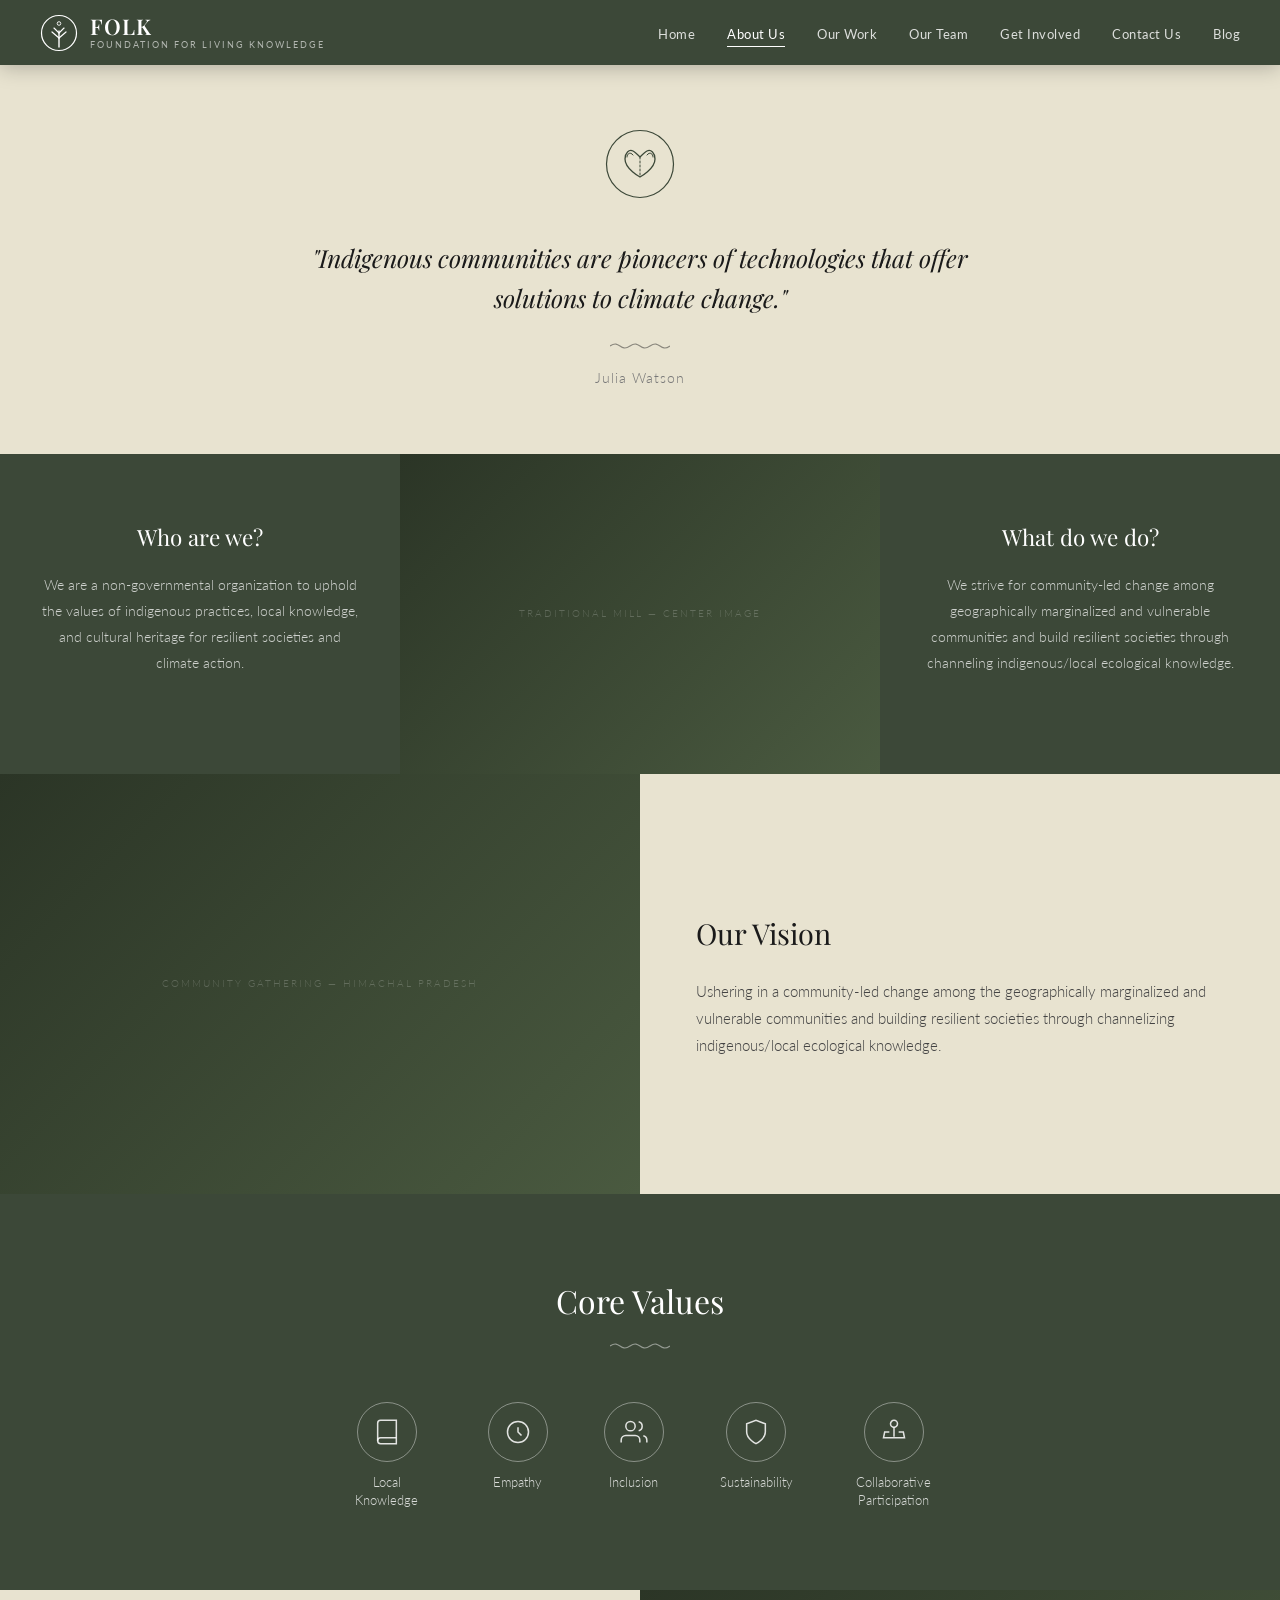
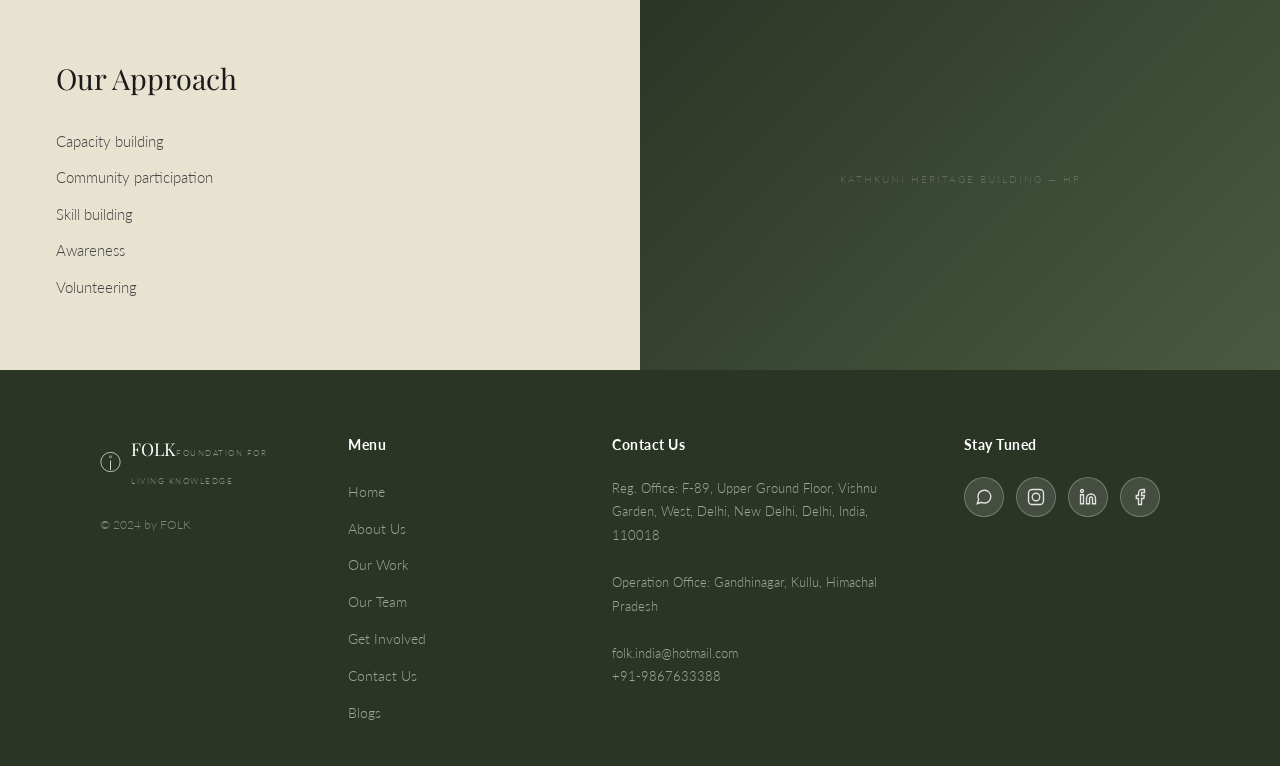
==== commit 613f5391: "Consistency pass: accordion read-more, CSS cleanup, 3 blog post pages - CSS: new variables (--dark-g" ====
--- a/about.html
+++ b/about.html
@@ -37,6 +37,7 @@
     <path d="M42 26 C45 22 48 25 48 28" stroke="#3c4838" stroke-width="1" fill="none" stroke-linecap="round"/>
     <path d="M35 28 L35 48" stroke="#3c4838" stroke-width="1" stroke-dasharray="2 2" stroke-linecap="round"/>
   </svg>
+  <h1 class="sr-only">About FOLK — Foundation For Living Knowledge</h1>
   <blockquote class="quote-text">"Indigenous communities are pioneers of technologies that offer solutions to climate change."</blockquote>
   <div class="title-deco" style="color:var(--text-dark);margin:0.75rem auto">
     <svg width="60" height="16" viewBox="0 0 60 16" fill="none"><path d="M0 8 C10 1 10 15 20 8 C30 1 30 15 40 8 C50 1 50 15 60 8" stroke="currentColor" stroke-width="1.2" fill="none"/></svg>
@@ -71,8 +72,8 @@
 </div>
 
 <!-- CORE VALUES (dark) -->
-<section class="bg-dark" style="padding:5rem 2rem">
-  <h2 class="section-title light" style="font-size:2rem;margin-bottom:0.4rem">Core Values</h2>
+<section class="bg-dark section-padded">
+  <h2 class="section-title light">Core Values</h2>
   <div class="title-deco" style="color:white;margin-bottom:0">
     <svg width="60" height="16" viewBox="0 0 60 16" fill="none"><path d="M0 8 C10 1 10 15 20 8 C30 1 30 15 40 8 C50 1 50 15 60 8" stroke="white" stroke-width="1.2" fill="none"/></svg>
   </div>
--- a/css/style.css
+++ b/css/style.css
@@ -11,8 +11,13 @@
   --text-dark:  #1a1a1a;
   --text-mid:   #444;
   --text-light: #777;
-  --text-cream: rgba(255,255,255,0.85);
-  --btn:        #1e1e1e;
+  --text-cream:     rgba(255,255,255,0.85);
+  --text-cream-nav: rgba(255,255,255,0.82);
+  --text-cream-hero:rgba(255,255,255,0.88);
+  --text-cream-dim: rgba(255,255,255,0.78);
+  --text-cream-mid: rgba(255,255,255,0.75);
+  --dark-grove:  #313e2b;
+  --btn:         #1e1e1e;
   --nav-h:      65px;
   --serif:      'Playfair Display', Georgia, serif;
   --sans:       'Lato', -apple-system, sans-serif;
@@ -57,6 +62,9 @@
 .nav-links a:hover, .nav-links a.active { color: var(--white); border-bottom-color: var(--white); }
 .nav-toggle { display: none; background: none; border: none; cursor: pointer; padding: 4px; }
 .nav-toggle span { display: block; width: 22px; height: 1.5px; background: var(--white); margin: 5px 0; transition: all var(--ease); }
+.nav-toggle.open span:nth-child(1) { transform: translateY(6.5px) rotate(45deg); }
+.nav-toggle.open span:nth-child(2) { opacity: 0; transform: scaleX(0); }
+.nav-toggle.open span:nth-child(3) { transform: translateY(-6.5px) rotate(-45deg); }
 
 /* ── Buttons ── */
 .btn, .btn-outline-dark, .btn-outline-light {
@@ -81,6 +89,12 @@
 /* ── Section headings ── */
 .section-title {
   font-family: var(--serif); font-weight: 400;
+  font-size: clamp(1.6rem, 3vw, 2rem);
+  text-align: center; margin-bottom: 0.2rem;
+}
+.section-title-sm {
+  font-family: var(--serif); font-weight: 400;
+  font-size: clamp(1.4rem, 2.5vw, 1.8rem);
   text-align: center; margin-bottom: 0.2rem;
 }
 .section-title.light { color: var(--white); }
@@ -92,10 +106,17 @@
 .section-sm { padding: 3.5rem 0; }
 
 /* ── Backgrounds ── */
-.bg-dark   { background: var(--dark); }
-.bg-cream  { background: var(--cream); }
+.bg-dark      { background: var(--dark); }
+.bg-dark-grove{ background: var(--dark-grove); }
+.bg-cream     { background: var(--cream); }
 .bg-cream-light { background: var(--cream-light); }
-.bg-white  { background: var(--white); }
+.bg-white     { background: var(--white); }
+
+/* ── Utility ── */
+.section-padded { padding: 5rem 2rem; }
+.sr-only { position:absolute; width:1px; height:1px; padding:0; margin:-1px; overflow:hidden; clip:rect(0,0,0,0); border:0; }
+.contact-social { margin-top: 2rem; }
+.donate-form { margin-top: 2rem; }
 
 /* ════════════════════════════════════════
    HERO (Homepage)
@@ -207,7 +228,7 @@
 /* Core Values */
 .values-icons { display: flex; justify-content: center; gap: 3.5rem; flex-wrap: wrap; margin-top: 3rem; }
 .value-icon-item { text-align: center; }
-.value-icon-circle { width: 62px; height: 62px; border-radius: 50%; border: 1.5px solid rgba(255,255,255,0.4); display: flex; align-items: center; justify-content: center; margin: 0 auto 0.75rem; }
+.value-icon-circle { width: 60px; height: 60px; border-radius: 50%; border: 1.5px solid rgba(255,255,255,0.4); display: flex; align-items: center; justify-content: center; margin: 0 auto 0.75rem; }
 .value-icon-circle svg { width: 28px; height: 28px; stroke: rgba(255,255,255,0.85); fill: none; stroke-width: 1.3; }
 .value-icon-item span { font-size: 0.8rem; color: rgba(255,255,255,0.8); text-align: center; display: block; max-width: 90px; line-height: 1.4; }
 
@@ -284,9 +305,9 @@
 ════════════════════════════════════════ */
 .gi-hero { position: relative; height: 40vh; min-height: 280px; margin-top: var(--nav-h); overflow: hidden; }
 .gi-hero .img-ph { width: 100%; height: 100%; }
-.gi-section { padding: 4rem 0 3rem; }
+.gi-section { padding: 5rem 0; }
 .gi-icon { width: 60px; height: 60px; margin: 0 auto 1.5rem; }
-.gi-three { display: grid; grid-template-columns: 1fr 1fr 1fr; gap: 0; align-items: start; margin-top: 3rem; }
+.gi-three { display: grid; grid-template-columns: 1fr 1fr 1fr; gap: 0; align-items: start; margin-top: 3rem; max-width: 1100px; margin-left: auto; margin-right: auto; padding: 0 2rem; }
 .gi-col { padding: 0 3rem; text-align: center; }
 .gi-col.center { padding: 0; }
 .gi-col h3 { font-family: var(--serif); font-size: 1.4rem; color: var(--white); font-weight: 400; margin-bottom: 1.25rem; }
@@ -385,6 +406,46 @@
 .blog-post-feature .img-ph { height: 380px; }
 .blog-post-body { font-size: 0.92rem; color: rgba(255,255,255,0.78); line-height: 1.9; }
 .blog-post-body p { margin-bottom: 1.25rem; }
+
+/* ════════════════════════════════════════
+   ACCORDION (Read More inline expand)
+════════════════════════════════════════ */
+.accordion-body {
+  max-height: 0; overflow: hidden;
+  transition: max-height 0.4s ease, opacity 0.3s ease; opacity: 0;
+}
+.accordion-body.open { max-height: 600px; opacity: 1; }
+.accordion-toggle {
+  font-size: 0.85rem; font-weight: 400; letter-spacing: 0.3px;
+  display: inline-flex; align-items: center; gap: 0.35rem;
+  padding-bottom: 2px; border-bottom: 1px solid currentColor;
+  cursor: pointer; background: none;
+  border-top: none; border-left: none; border-right: none;
+  font-family: var(--sans); transition: all var(--ease); margin-top: 0.5rem;
+}
+.accordion-toggle:hover { opacity: 0.7; }
+.accordion-toggle.dark  { color: var(--dark); border-bottom-color: var(--dark); }
+.accordion-toggle.light { color: var(--text-cream); border-bottom-color: rgba(255,255,255,0.5); }
+.toggle-icon { display: inline-block; transition: transform var(--ease); font-style: normal; }
+.accordion-toggle.open .toggle-icon { transform: rotate(180deg); }
+.assoc-card a.read-more, .founder-card a.read-more { margin-top: 0.5rem; }
+
+/* ════════════════════════════════════════
+   BLOG POST — RECENT POSTS
+════════════════════════════════════════ */
+.blog-post-divider { border: none; border-top: 1px solid rgba(255,255,255,0.1); margin: 3rem 0 2rem; }
+.blog-post-recent-title { font-family: var(--serif); font-size: 1.2rem; color: var(--white); font-weight: 400; margin-bottom: 1.5rem; }
+.recent-posts-list { display: flex; flex-direction: column; gap: 1.25rem; }
+.recent-post-item { display: flex; gap: 1rem; align-items: flex-start; }
+.recent-post-thumb { width: 80px; height: 60px; flex-shrink: 0; border-radius: 3px; overflow: hidden; }
+.recent-post-thumb .img-ph { height: 100%; }
+.recent-post-item h4 { font-family: var(--serif); font-size: 0.9rem; font-weight: 400; color: var(--white); line-height: 1.4; margin-bottom: 0.25rem; }
+.recent-post-item .meta-text { font-size: 0.75rem; color: rgba(255,255,255,0.5); }
+.recent-post-item a:hover h4 { color: rgba(255,255,255,0.75); }
+
+/* Blog card as block link */
+.blog-card { display: block; }
+.blog-card-body h3 a { color: inherit; }
 
 /* ════════════════════════════════════════
    SOCIAL ICONS (round)
@@ -449,6 +510,13 @@
   .carousel-btn { display: none; }
   .blog-grid { grid-template-columns: 1fr; }
 }
+@media (max-width: 768px) {
+  .founders-grid { grid-template-columns: 1fr; }
+  .assoc-grid { grid-template-columns: 1fr 1fr; }
+  .blog-grid { grid-template-columns: 1fr; }
+  .contact-body { grid-template-columns: 1fr; }
+  .support-grid { grid-template-columns: 1fr; }
+}
 @media (max-width: 640px) {
   .navbar { padding: 0 1.25rem; }
   .nav-links { display: none; flex-direction: column; position: fixed; top: var(--nav-h); left: 0; right: 0; background: var(--dark); padding: 1.5rem 2rem; gap: 0; }
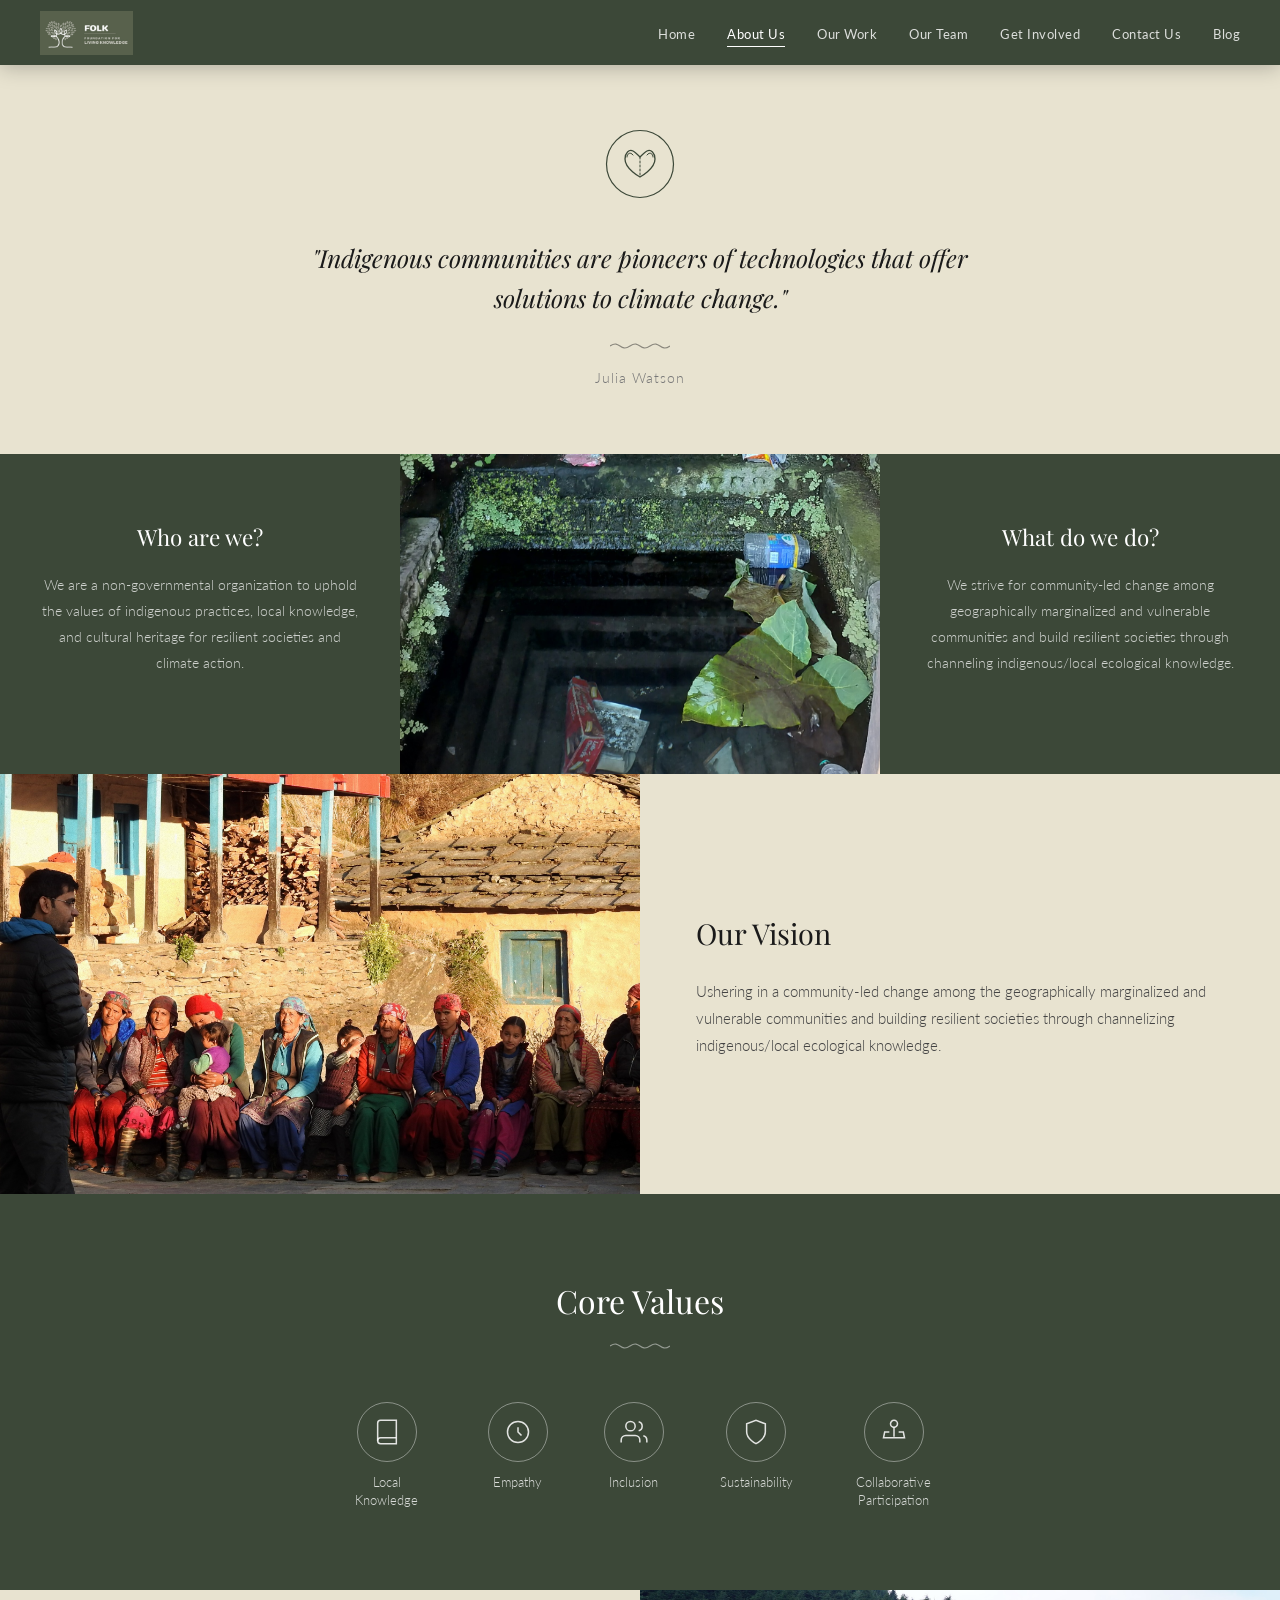
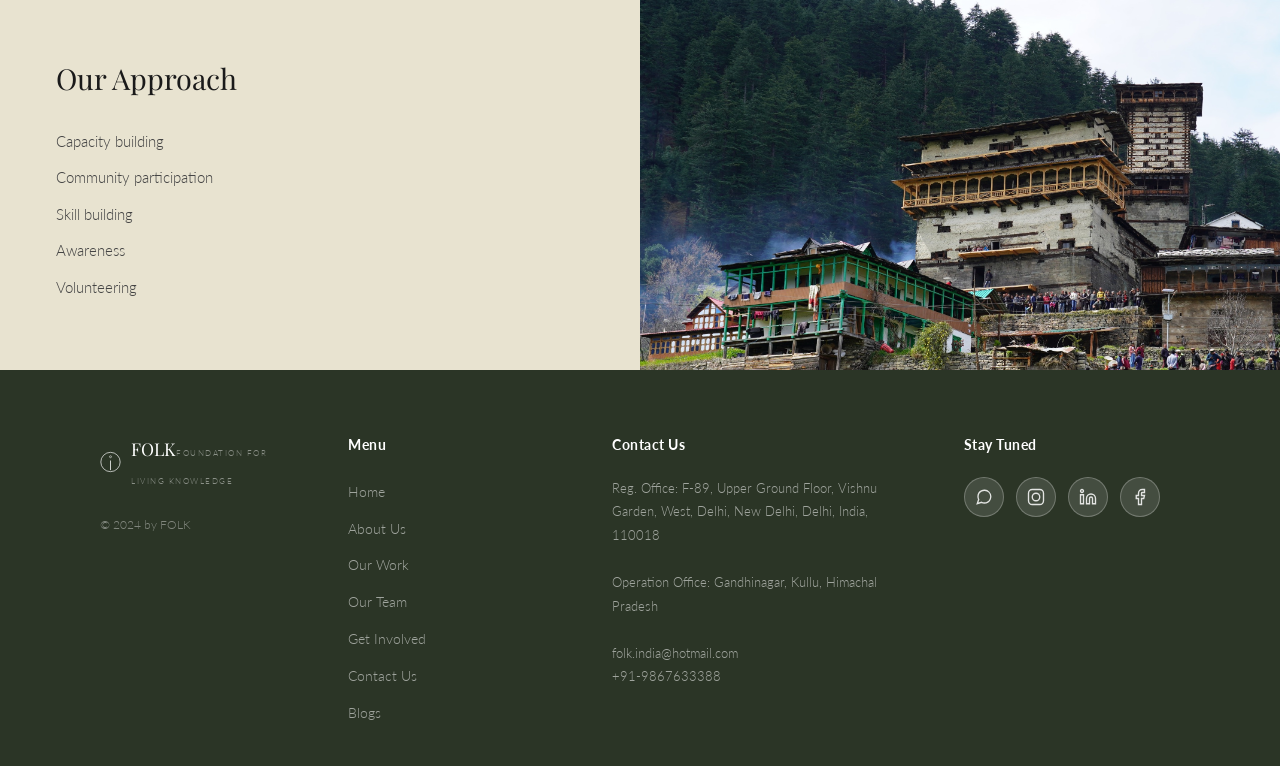
==== commit 830c9661: "Add real media: hero video, logo, team photos, and field images across all pages Replace all .img-ph" ====
--- a/about.html
+++ b/about.html
@@ -1,4 +1,4 @@
-<!DOCTYPE html>
+﻿<!DOCTYPE html>
 <html lang="en">
 <head>
   <meta charset="UTF-8" /><meta name="viewport" content="width=device-width, initial-scale=1.0" />
@@ -11,10 +11,7 @@
 
 <!-- NAVBAR -->
 <nav class="navbar">
-  <a href="index.html" class="logo">
-    <svg width="38" height="38" viewBox="0 0 38 38" fill="none"><circle cx="19" cy="19" r="17.5" stroke="white" stroke-width="1.2"/><line x1="19" y1="33" x2="19" y2="17" stroke="white" stroke-width="1.4" stroke-linecap="round"/><line x1="19" y1="24" x2="12" y2="18" stroke="white" stroke-width="1.2" stroke-linecap="round"/><line x1="19" y1="24" x2="26" y2="18" stroke="white" stroke-width="1.2" stroke-linecap="round"/><line x1="19" y1="19" x2="14" y2="14" stroke="white" stroke-width="1.1" stroke-linecap="round"/><line x1="19" y1="19" x2="24" y2="14" stroke="white" stroke-width="1.1" stroke-linecap="round"/><circle cx="19" cy="9.5" r="1.8" stroke="white" stroke-width="0.9"/></svg>
-    <div class="logo-text"><span class="folk-name">FOLK</span><span class="folk-sub">Foundation For Living Knowledge</span></div>
-  </a>
+  <a href="index.html" class="logo"><img src="images/logo-white.jpg" alt="FOLK — Foundation For Living Knowledge" class="logo-img" /></a>
   <button class="nav-toggle" aria-label="Menu"><span></span><span></span><span></span></button>
   <ul class="nav-links">
     <li><a href="index.html">Home</a></li>
@@ -53,7 +50,7 @@
       <p>We are a non-governmental organization to uphold the values of indigenous practices, local knowledge, and cultural heritage for resilient societies and climate action.</p>
     </div>
     <div class="who-what-col center">
-      <div class="img-ph who-what-img" data-img="Traditional mill — center image"></div>
+      <img class="site-img who-what-img" src="images/work-well.jpg" alt="Traditional water mill — Himachal Pradesh" />
     </div>
     <div class="who-what-col">
       <h3>What do we do?</h3>
@@ -64,7 +61,7 @@
 
 <!-- VISION SPLIT -->
 <div class="vision-split">
-  <div class="img-ph vision-img" data-img="Community gathering — Himachal Pradesh"></div>
+  <img class="site-img vision-img" src="images/work-community.jpg" alt="Community gathering — Himachal Pradesh" />
   <div class="vision-text">
     <h2>Our Vision</h2>
     <p>Ushering in a community-led change among the geographically marginalized and vulnerable communities and building resilient societies through channelizing indigenous/local ecological knowledge.</p>
@@ -123,7 +120,7 @@
       <li>Volunteering</li>
     </ul>
   </div>
-  <div class="img-ph approach-img" data-img="Kathkuni heritage building — HP"></div>
+  <img class="site-img approach-img" src="images/work-temple.jpg" alt="Kathkuni heritage architecture — Himachal Pradesh" />
 </div>
 
 <!-- FOOTER -->
--- a/css/style.css
+++ b/css/style.css
@@ -486,6 +486,11 @@
 .page-hero-plain .deco { margin: 0.75rem auto; }
 .page-hero-plain p { font-size: 0.92rem; color: rgba(255,255,255,0.75); max-width: 600px; margin: 0.75rem auto 0; }
 
+/* ── Real Images & Video ── */
+.site-img { width: 100%; height: 100%; object-fit: cover; display: block; }
+.hero-video { position: absolute; inset: 0; width: 100%; height: 100%; object-fit: cover; z-index: 0; }
+.logo-img { height: 44px; width: auto; display: block; }
+
 /* ════════════════════════════════════════
    RESPONSIVE
 ════════════════════════════════════════ */
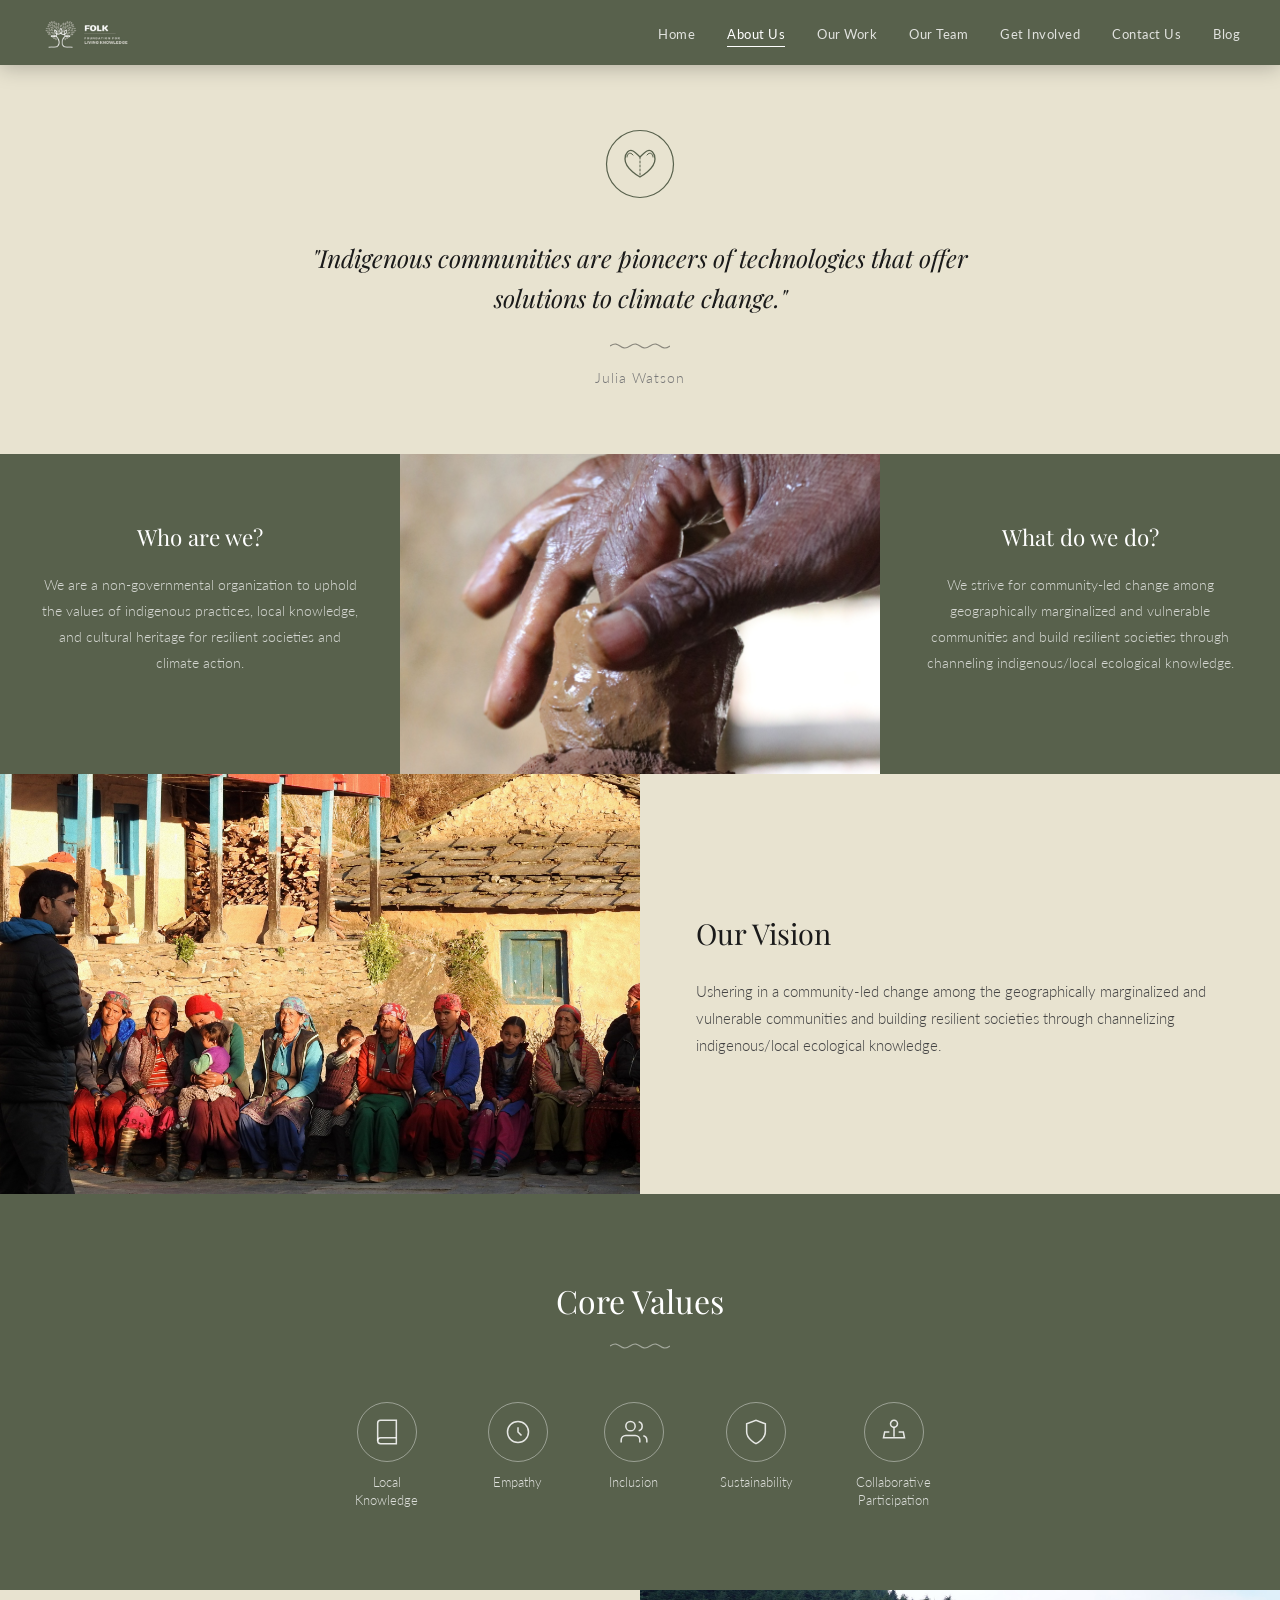
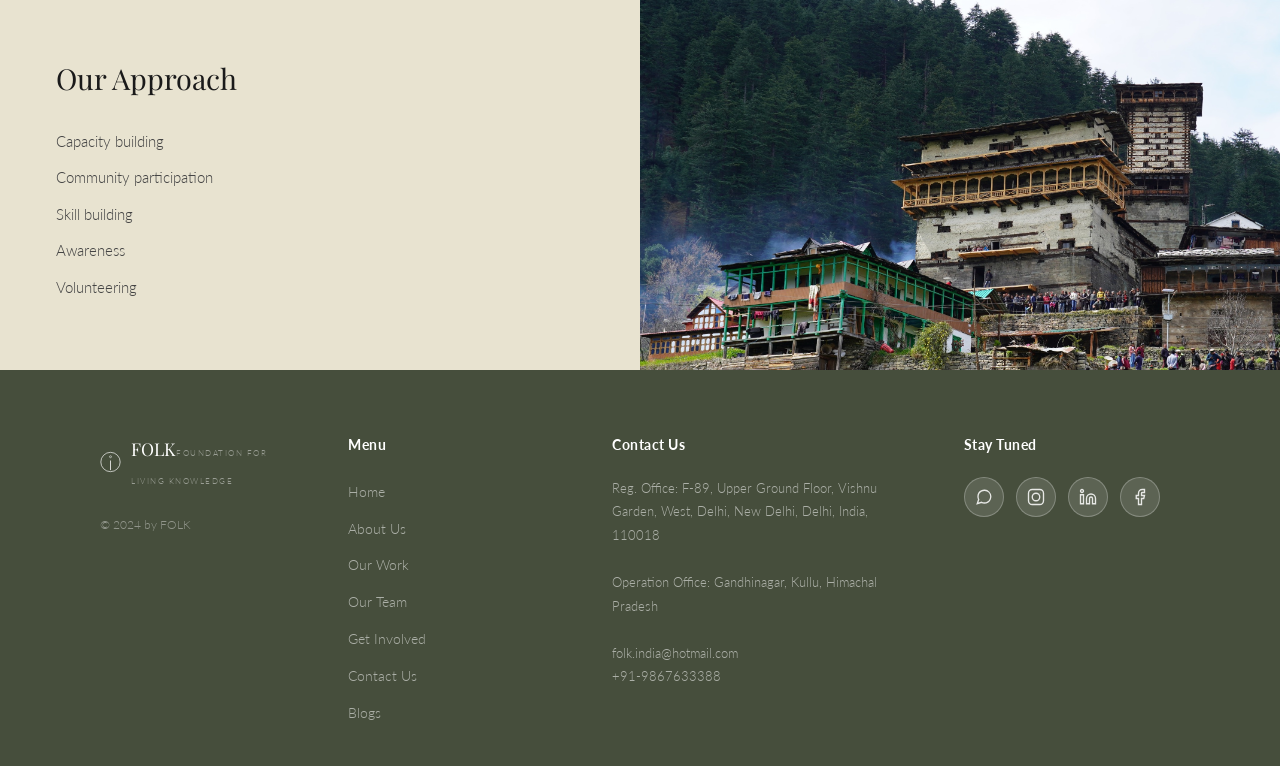
==== commit 55e63801: "Update brand colors to exact logo values and fix about page center image - Change --dark from #3c483" ====
--- a/about.html
+++ b/about.html
@@ -28,11 +28,11 @@
 <section class="quote-hero" style="padding-top:calc(var(--nav-h) + 4rem)">
   <!-- Lotus / hands icon -->
   <svg class="folk-icon-lg" viewBox="0 0 70 70" fill="none" xmlns="http://www.w3.org/2000/svg">
-    <circle cx="35" cy="35" r="33.5" stroke="#3c4838" stroke-width="1.2"/>
-    <path d="M35 48 C35 48 20 40 20 30 C20 24 24 20 28 22 C30 23 32 25 35 28 C38 25 40 23 42 22 C46 20 50 24 50 30 C50 40 35 48 35 48Z" stroke="#3c4838" stroke-width="1.3" fill="none"/>
-    <path d="M28 26 C25 22 22 25 22 28" stroke="#3c4838" stroke-width="1" fill="none" stroke-linecap="round"/>
-    <path d="M42 26 C45 22 48 25 48 28" stroke="#3c4838" stroke-width="1" fill="none" stroke-linecap="round"/>
-    <path d="M35 28 L35 48" stroke="#3c4838" stroke-width="1" stroke-dasharray="2 2" stroke-linecap="round"/>
+    <circle cx="35" cy="35" r="33.5" stroke="#58614c" stroke-width="1.2"/>
+    <path d="M35 48 C35 48 20 40 20 30 C20 24 24 20 28 22 C30 23 32 25 35 28 C38 25 40 23 42 22 C46 20 50 24 50 30 C50 40 35 48 35 48Z" stroke="#58614c" stroke-width="1.3" fill="none"/>
+    <path d="M28 26 C25 22 22 25 22 28" stroke="#58614c" stroke-width="1" fill="none" stroke-linecap="round"/>
+    <path d="M42 26 C45 22 48 25 48 28" stroke="#58614c" stroke-width="1" fill="none" stroke-linecap="round"/>
+    <path d="M35 28 L35 48" stroke="#58614c" stroke-width="1" stroke-dasharray="2 2" stroke-linecap="round"/>
   </svg>
   <h1 class="sr-only">About FOLK — Foundation For Living Knowledge</h1>
   <blockquote class="quote-text">"Indigenous communities are pioneers of technologies that offer solutions to climate change."</blockquote>
@@ -50,7 +50,7 @@
       <p>We are a non-governmental organization to uphold the values of indigenous practices, local knowledge, and cultural heritage for resilient societies and climate action.</p>
     </div>
     <div class="who-what-col center">
-      <img class="site-img who-what-img" src="images/work-well.jpg" alt="Traditional water mill — Himachal Pradesh" />
+      <img class="site-img who-what-img" src="images/work-clay.jpg" alt="Traditional craft — indigenous knowledge in practice" />
     </div>
     <div class="who-what-col">
       <h3>What do we do?</h3>
--- a/css/style.css
+++ b/css/style.css
@@ -2,9 +2,9 @@
 
 /* ── Variables ── */
 :root {
-  --dark:       #3c4838;
-  --dark-deep:  #2b3526;
-  --dark-mid:   #4a5a40;
+  --dark:       #58614c;
+  --dark-deep:  #464e3c;
+  --dark-mid:   #68705a;
   --cream:      #e8e3d0;
   --cream-light:#f0ece0;
   --white:      #ffffff;
@@ -16,7 +16,8 @@
   --text-cream-hero:rgba(255,255,255,0.88);
   --text-cream-dim: rgba(255,255,255,0.78);
   --text-cream-mid: rgba(255,255,255,0.75);
-  --dark-grove:  #313e2b;
+  --dark-grove:  #4d5542;
+  --leaf-green:  #78a258;
   --btn:         #1e1e1e;
   --nav-h:      65px;
   --serif:      'Playfair Display', Georgia, serif;
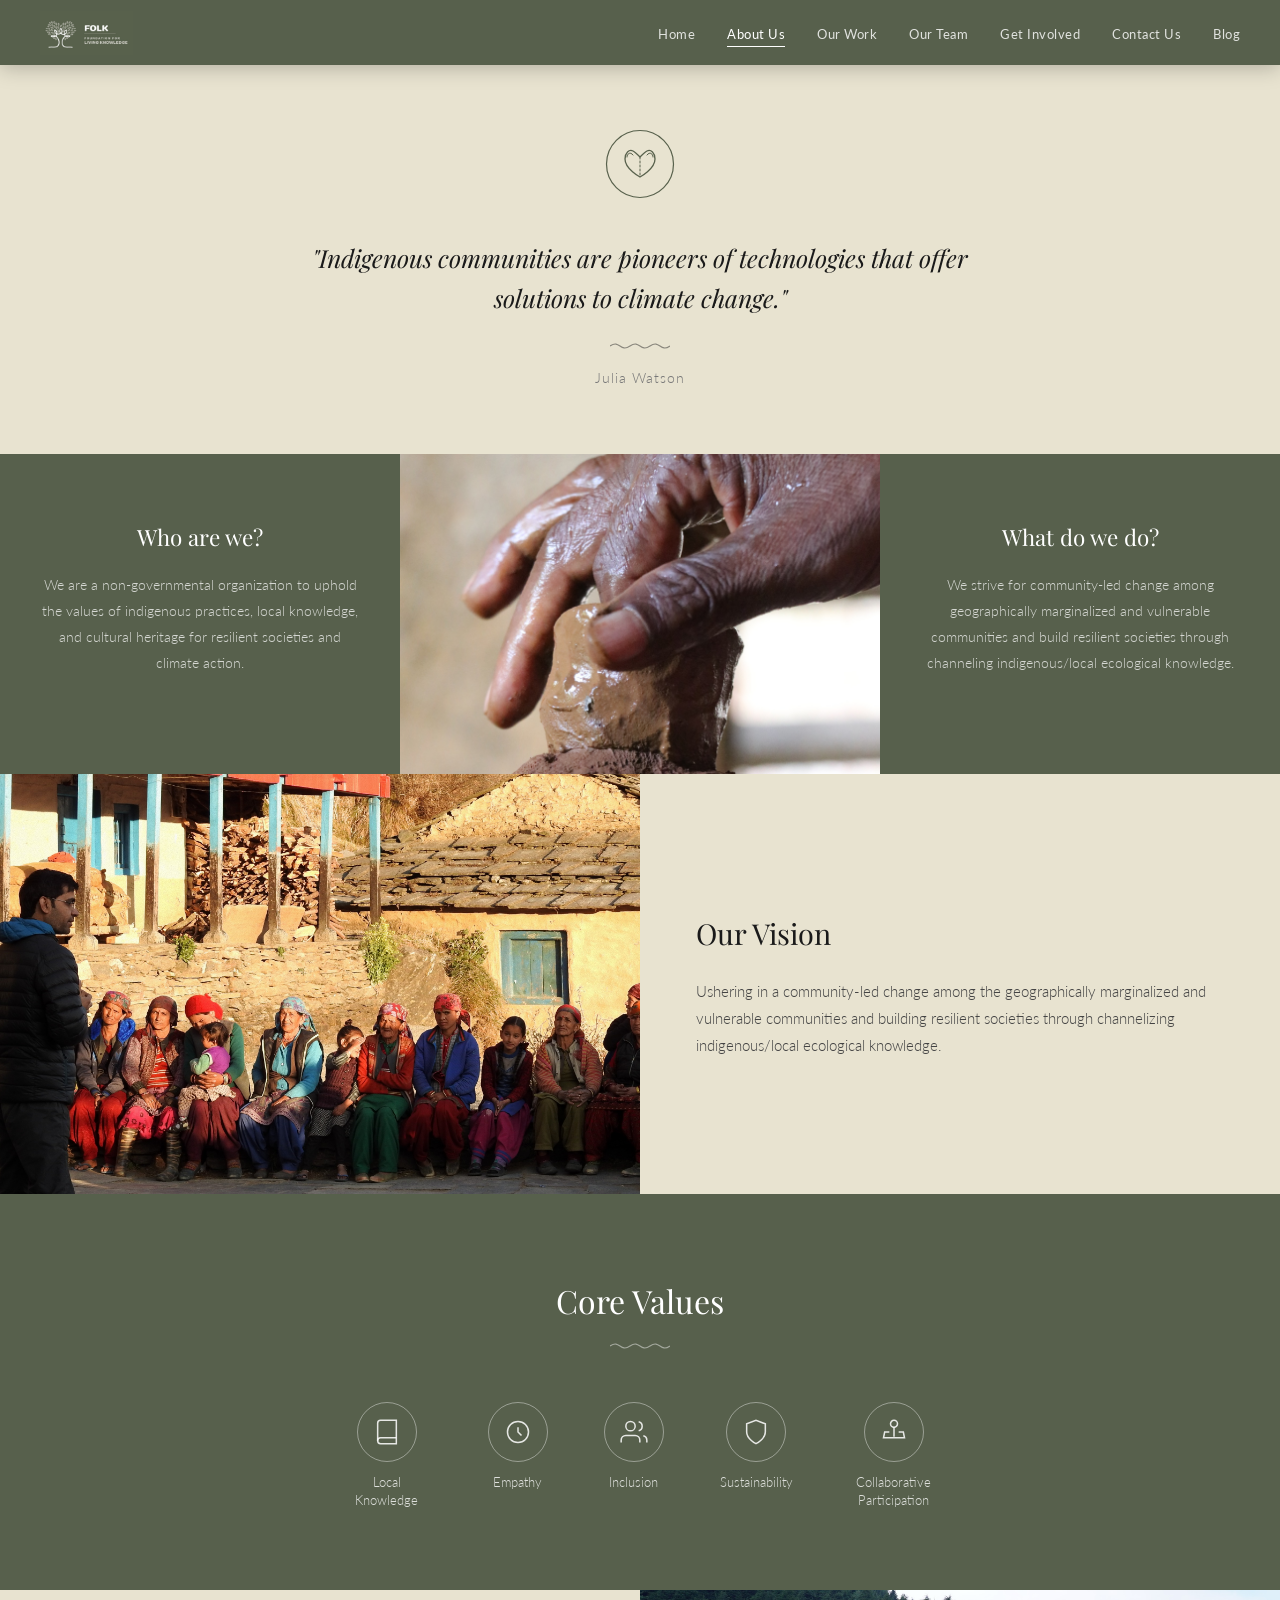
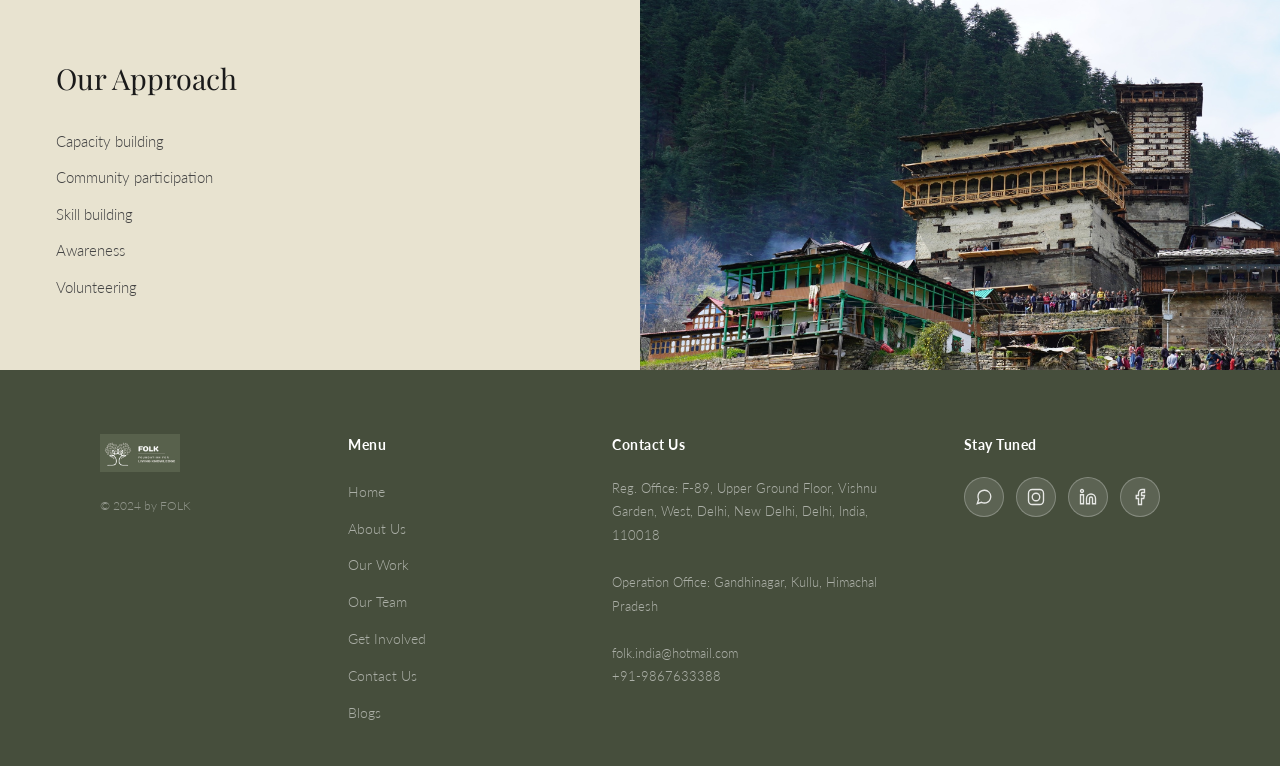
==== commit 4646e12a: "Fix brand color, hero height, button alignment, and footer logo - Color: --dark corrected to exact l" ====
--- a/about.html
+++ b/about.html
@@ -127,10 +127,7 @@
 <footer class="footer">
   <div class="footer-inner">
     <div class="footer-brand">
-      <div class="logo-sm">
-        <svg width="30" height="30" viewBox="0 0 38 38" fill="none"><circle cx="19" cy="19" r="17.5" stroke="white" stroke-width="1.2"/><line x1="19" y1="33" x2="19" y2="17" stroke="white" stroke-width="1.4" stroke-linecap="round"/><circle cx="19" cy="9.5" r="1.8" stroke="white" stroke-width="0.9"/></svg>
-        <div class="logo-text-sm"><span class="folk-name">FOLK</span><span class="folk-sub">Foundation For Living Knowledge</span></div>
-      </div>
+      <div class="logo-sm"><img src="images/logo-white.jpg" alt="FOLK — Foundation For Living Knowledge" class="logo-img-sm" /></div>
       <p class="copy">© 2024 by FOLK</p>
     </div>
     <div class="footer-col"><h4>Menu</h4><ul><li><a href="index.html">Home</a></li><li><a href="about.html">About Us</a></li><li><a href="our-work.html">Our Work</a></li><li><a href="our-team.html">Our Team</a></li><li><a href="get-involved.html">Get Involved</a></li><li><a href="contact.html">Contact Us</a></li><li><a href="blog.html">Blogs</a></li></ul></div>
--- a/css/style.css
+++ b/css/style.css
@@ -2,7 +2,7 @@
 
 /* ── Variables ── */
 :root {
-  --dark:       #58614c;
+  --dark:       #57604c;
   --dark-deep:  #464e3c;
   --dark-mid:   #68705a;
   --cream:      #e8e3d0;
@@ -123,9 +123,8 @@
    HERO (Homepage)
 ════════════════════════════════════════ */
 .hero {
-  position: relative; height: 100vh; min-height: 600px;
-  display: flex; align-items: flex-end; justify-content: center;
-  padding-bottom: 8%;
+  position: relative; height: 78vh; min-height: 500px;
+  display: flex; align-items: center; justify-content: center;
   overflow: hidden;
 }
 .hero .img-ph { position: absolute; inset: 0; z-index: 0; }
@@ -192,12 +191,12 @@
 ════════════════════════════════════════ */
 .home-team { padding: 5rem 0; }
 .home-team-grid { display: grid; grid-template-columns: repeat(3, 1fr); gap: 2.5rem; margin-top: 3rem; }
-.home-team-card { text-align: center; }
-.team-photo-ph { width: 120px; height: 120px; border-radius: 50%; margin: 0 auto 1rem; border: 2px solid rgba(60,72,56,0.15); overflow: hidden; }
+.home-team-card { text-align: center; display: flex; flex-direction: column; }
+.team-photo-ph { width: 120px; height: 120px; border-radius: 50%; margin: 0 auto 1rem; border: 2px solid rgba(87,96,76,0.15); overflow: hidden; }
 .team-photo-ph .img-ph { width: 100%; height: 100%; }
 .home-team-card h3 { font-family: var(--serif); font-size: 1.05rem; font-weight: 600; color: var(--text-dark); margin-bottom: 0.2rem; }
 .team-role { font-size: 0.78rem; color: var(--dark); font-weight: 400; margin-bottom: 1rem; text-transform: none; letter-spacing: 0; }
-.team-bio { font-size: 0.83rem; color: var(--text-mid); line-height: 1.7; margin-bottom: 1.25rem; text-align: left; }
+.team-bio { font-size: 0.83rem; color: var(--text-mid); line-height: 1.7; margin-bottom: 1.25rem; text-align: left; flex: 1; }
 
 /* ════════════════════════════════════════
    ABOUT PAGE
@@ -467,10 +466,11 @@
 ════════════════════════════════════════ */
 .footer { background: var(--dark-deep); padding: 4rem 2.5rem 2rem; color: rgba(255,255,255,0.65); }
 .footer-inner { max-width: 1080px; margin: 0 auto; display: grid; grid-template-columns: 200px 1fr 1.4fr 1fr; gap: 3rem; align-items: start; }
-.footer-brand .logo-sm { display: flex; align-items: center; gap: 10px; margin-bottom: 1.5rem; }
+.footer-brand .logo-sm { margin-bottom: 1.5rem; }
 .footer-brand .logo-text-sm .folk-name { font-family: var(--serif); color: var(--white); font-size: 1.1rem; }
 .footer-brand .logo-text-sm .folk-sub  { font-size: 0.48rem; color: rgba(255,255,255,0.45); letter-spacing: 1.5px; text-transform: uppercase; }
 .footer-brand .copy { font-size: 0.75rem; color: rgba(255,255,255,0.4); }
+.logo-img-sm { height: 38px; width: auto; display: block; }
 .footer-col h4 { font-family: var(--sans); font-size: 0.85rem; font-weight: 700; color: var(--white); margin-bottom: 1.25rem; letter-spacing: 0.5px; }
 .footer-col ul li { margin-bottom: 0.6rem; }
 .footer-col ul a { font-size: 0.85rem; color: rgba(255,255,255,0.55); transition: color var(--ease); }
